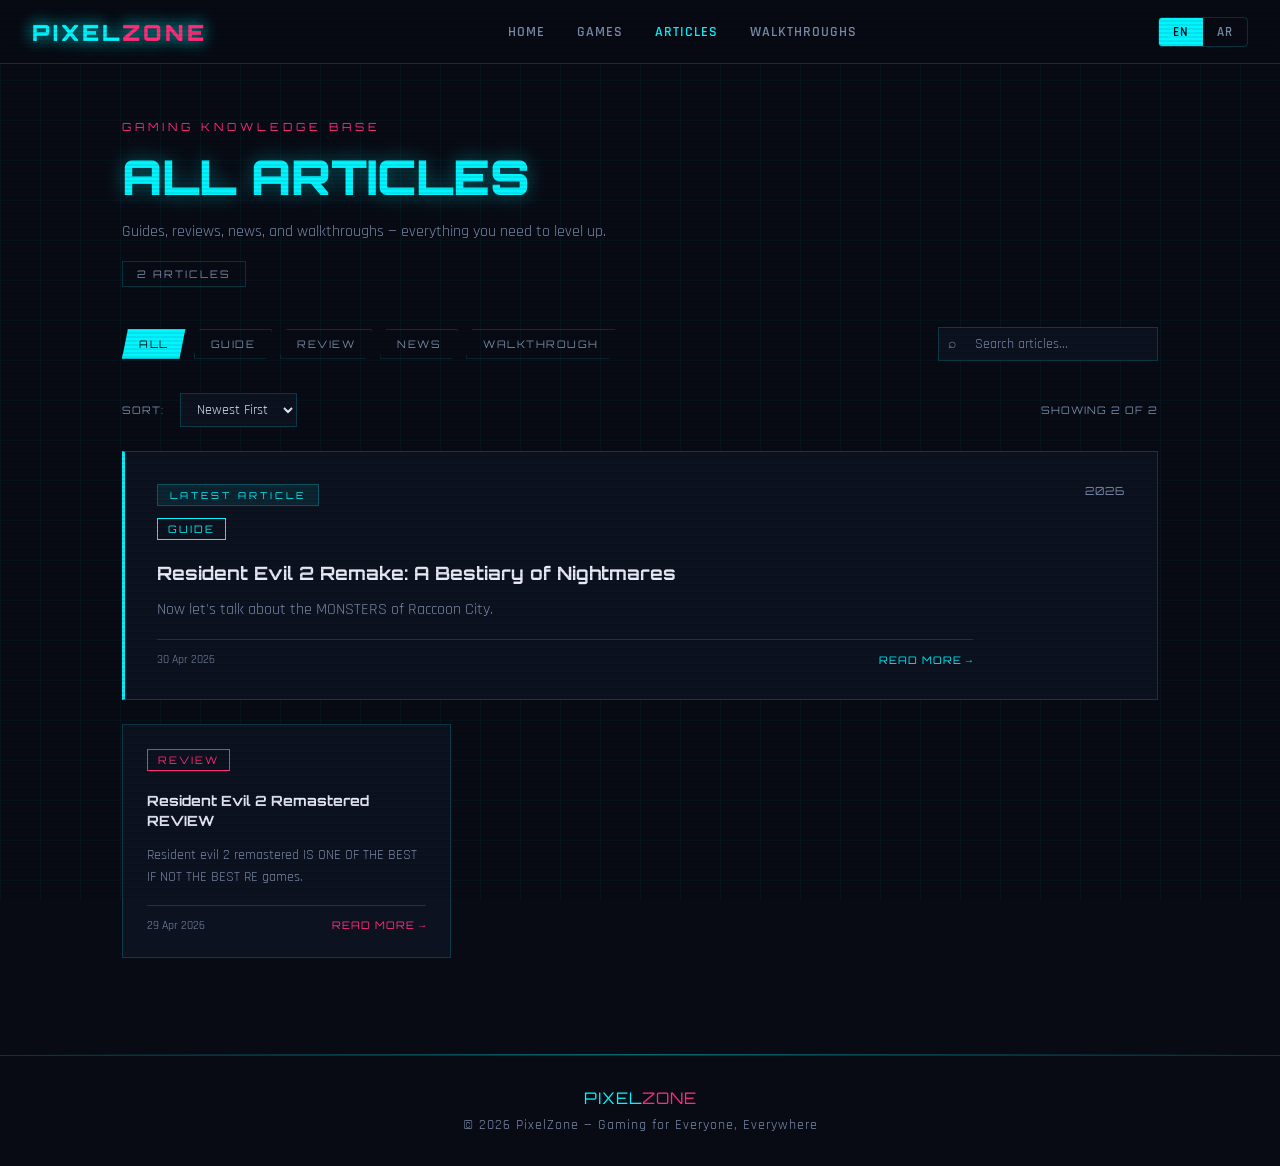
==== Articles/index.html @ 0ff0928f "Added auto walk and article detection Lets do this" ====
<!DOCTYPE html>
<html lang="en">
<head>
<meta charset="UTF-8">
<meta name="viewport" content="width=device-width, initial-scale=1.0">
<title>Articles — PixelZone</title>
<link href="https://fonts.googleapis.com/css2?family=Orbitron:wght@400;700;900&family=Rajdhani:wght@300;400;600&display=swap" rel="stylesheet">
<style>
  *{margin:0;padding:0;box-sizing:border-box}
  :root{
    --neon-cyan:#00f5ff;
    --neon-pink:#ff2d78;
    --neon-green:#39ff14;
    --neon-purple:#bf5fff;
    --bg-dark:#080b14;
    --bg-card:#0d1220;
    --bg-card2:#111827;
    --text-main:#e8eaf6;
    --text-muted:#7a8baa;
    --border-glow:rgba(0,245,255,0.18);
  }
  body{background:var(--bg-dark);color:var(--text-main);font-family:'Rajdhani',sans-serif;min-height:100vh;overflow-x:hidden}
  .scanlines{position:fixed;top:0;left:0;width:100%;height:100%;pointer-events:none;background:repeating-linear-gradient(0deg,transparent,transparent 2px,rgba(0,0,0,0.08) 2px,rgba(0,0,0,0.08) 4px);z-index:999}
  .grid-bg{position:fixed;top:0;left:0;width:100%;height:100%;pointer-events:none;background-image:linear-gradient(rgba(0,245,255,0.04) 1px,transparent 1px),linear-gradient(90deg,rgba(0,245,255,0.04) 1px,transparent 1px);background-size:40px 40px;z-index:0}

  /* NAV */
  nav{position:sticky;top:0;z-index:100;background:rgba(8,11,20,0.92);backdrop-filter:blur(12px);border-bottom:1px solid var(--border-glow);padding:0 2rem;display:flex;align-items:center;justify-content:space-between;height:64px}
  .logo{font-family:'Orbitron',monospace;font-weight:900;font-size:1.4rem;letter-spacing:3px;color:var(--neon-cyan);text-shadow:0 0 16px var(--neon-cyan);text-decoration:none}
  .logo span{color:var(--neon-pink)}
  .nav-links{display:flex;gap:2rem;list-style:none}
  .nav-links a{text-decoration:none;color:var(--text-muted);font-size:0.9rem;letter-spacing:1px;text-transform:uppercase;font-weight:600;transition:color 0.2s}
  .nav-links a:hover,.nav-links a.active{color:var(--neon-cyan)}
  .lang-toggle{display:flex;border:1px solid var(--border-glow);border-radius:4px;overflow:hidden}
  .lang-btn{padding:6px 14px;font-size:0.8rem;font-family:'Rajdhani',sans-serif;font-weight:600;letter-spacing:1px;background:transparent;color:var(--text-muted);border:none;cursor:pointer;transition:all 0.2s}
  .lang-btn.active{background:var(--neon-cyan);color:#080b14}

  /* PAGE HEADER */
  .page-header{position:relative;z-index:1;padding:3.5rem 2rem 2.5rem;max-width:1100px;margin:0 auto}
  .page-eyebrow{font-size:0.7rem;letter-spacing:4px;text-transform:uppercase;color:var(--neon-pink);margin-bottom:0.75rem;font-family:'Orbitron',monospace}
  .page-title{font-family:'Orbitron',monospace;font-size:clamp(1.8rem,4vw,3rem);font-weight:900;color:var(--text-main);margin-bottom:0.75rem}
  .page-title span{color:var(--neon-cyan);text-shadow:0 0 20px rgba(0,245,255,0.4)}
  .page-sub{color:var(--text-muted);font-size:1rem;max-width:520px;line-height:1.6}
  .article-count{display:inline-block;margin-top:1rem;font-family:'Orbitron',monospace;font-size:0.65rem;letter-spacing:2px;color:var(--text-muted);border:1px solid var(--border-glow);padding:5px 14px}

  /* FILTERS */
  .filters-bar{position:relative;z-index:1;padding:0 2rem 2rem;max-width:1100px;margin:0 auto;display:flex;gap:1rem;flex-wrap:wrap;align-items:center}
  .filter-group{display:flex;gap:0.5rem;flex-wrap:wrap}
  .filter-btn{font-family:'Orbitron',monospace;font-size:0.65rem;letter-spacing:1.5px;padding:7px 16px;background:transparent;border:1px solid var(--border-glow);color:var(--text-muted);cursor:pointer;transition:all 0.2s;clip-path:polygon(6px 0%,100% 0%,calc(100% - 6px) 100%,0% 100%)}
  .filter-btn:hover{border-color:var(--neon-cyan);color:var(--neon-cyan)}
  .filter-btn.active{background:var(--neon-cyan);color:#080b14;border-color:var(--neon-cyan)}
  .filter-btn[data-cat="REVIEW"].active{background:var(--neon-pink);border-color:var(--neon-pink);color:#080b14}
  .filter-btn[data-cat="NEWS"].active{background:var(--neon-green);border-color:var(--neon-green);color:#080b14}
  .filter-btn[data-cat="WALKTHROUGH"].active{background:var(--neon-purple);border-color:var(--neon-purple);color:#080b14}
  .search-wrap{margin-left:auto;position:relative}
  .search-input{background:var(--bg-card);border:1px solid var(--border-glow);color:var(--text-main);font-family:'Rajdhani',sans-serif;font-size:0.9rem;padding:7px 14px 7px 36px;width:220px;outline:none;transition:border-color 0.2s}
  .search-input:focus{border-color:rgba(0,245,255,0.5)}
  .search-input::placeholder{color:var(--text-muted)}
  .search-icon{position:absolute;left:10px;top:50%;transform:translateY(-50%);color:var(--text-muted);font-size:0.85rem;pointer-events:none}

  /* SORT BAR */
  .sort-bar{position:relative;z-index:1;padding:0 2rem 1.5rem;max-width:1100px;margin:0 auto;display:flex;align-items:center;gap:1rem}
  .sort-label{font-family:'Orbitron',monospace;font-size:0.65rem;letter-spacing:1px;color:var(--text-muted)}
  .sort-select{background:var(--bg-card);border:1px solid var(--border-glow);color:var(--text-main);font-family:'Rajdhani',sans-serif;font-size:0.85rem;padding:6px 12px;outline:none;cursor:pointer}
  .sort-select option{background:var(--bg-dark)}
  .results-count{margin-left:auto;font-family:'Orbitron',monospace;font-size:0.65rem;letter-spacing:1px;color:var(--text-muted)}

  /* ARTICLES GRID */
  .articles-section{position:relative;z-index:1;padding:0 2rem 3rem;max-width:1100px;margin:0 auto}
  .articles-grid{display:grid;grid-template-columns:repeat(auto-fill,minmax(300px,1fr));gap:1.5rem}

  /* Article card */
  .article-card{background:var(--bg-card);border:1px solid var(--border-glow);padding:1.5rem;transition:border-color 0.2s,transform 0.2s;position:relative;overflow:hidden;text-decoration:none;display:block}
  .article-card::before{content:'';position:absolute;top:0;left:0;right:0;height:2px;background:transparent;transition:background 0.2s}
  .article-card:hover{border-color:rgba(0,245,255,0.4);transform:translateY(-2px)}
  .article-card:hover::before{background:var(--neon-cyan)}
  .article-card[data-cat="REVIEW"]:hover{border-color:rgba(255,45,120,0.4)}
  .article-card[data-cat="REVIEW"]:hover::before{background:var(--neon-pink)}
  .article-card[data-cat="NEWS"]:hover{border-color:rgba(57,255,20,0.3)}
  .article-card[data-cat="NEWS"]:hover::before{background:var(--neon-green)}
  .article-card[data-cat="WALKTHROUGH"]:hover{border-color:rgba(191,95,255,0.4)}
  .article-card[data-cat="WALKTHROUGH"]:hover::before{background:var(--neon-purple)}

  .article-badge{font-size:0.65rem;font-family:'Orbitron',monospace;letter-spacing:2px;text-transform:uppercase;display:inline-block;padding:3px 10px;border:1px solid;margin-bottom:0.75rem}
  .badge-GUIDE{color:var(--neon-cyan);border-color:var(--neon-cyan)}
  .badge-REVIEW{color:var(--neon-pink);border-color:var(--neon-pink)}
  .badge-NEWS{color:var(--neon-green);border-color:var(--neon-green)}
  .badge-WALKTHROUGH{color:var(--neon-purple);border-color:var(--neon-purple)}

  .article-title{font-family:'Orbitron',monospace;font-size:0.88rem;font-weight:700;color:var(--text-main);margin-bottom:0.75rem;line-height:1.45;margin-top:0.5rem}
  .article-excerpt{color:var(--text-muted);font-size:0.9rem;line-height:1.55;margin-bottom:1rem}
  .article-meta-row{display:flex;justify-content:space-between;align-items:center;font-size:0.75rem;color:var(--text-muted);border-top:1px solid var(--border-glow);padding-top:0.75rem}
  .read-more{color:var(--neon-cyan);font-family:'Orbitron',monospace;font-size:0.65rem;letter-spacing:1px}
  .article-card[data-cat="REVIEW"] .read-more{color:var(--neon-pink)}
  .article-card[data-cat="NEWS"] .read-more{color:var(--neon-green)}
  .article-card[data-cat="WALKTHROUGH"] .read-more{color:var(--neon-purple)}

  /* Featured article (first card, full width) */
  .article-card.featured-article{grid-column:1/-1;display:grid;grid-template-columns:1fr auto;gap:2rem;align-items:start;border-left:3px solid var(--neon-cyan);padding:2rem}
  .article-card.featured-article .article-title{font-size:1.15rem}
  .article-card.featured-article .article-excerpt{font-size:1rem;max-width:600px}
  .featured-label{font-family:'Orbitron',monospace;font-size:0.6rem;letter-spacing:3px;color:var(--neon-cyan);background:rgba(0,245,255,0.08);padding:4px 12px;border:1px solid rgba(0,245,255,0.25);display:inline-block;margin-bottom:0.75rem}
  .featured-right{text-align:right;min-width:120px}
  .featured-date-big{font-family:'Orbitron',monospace;font-size:0.7rem;color:var(--text-muted);letter-spacing:1px}

  /* Skeletons */
  .skeleton{background:linear-gradient(90deg,var(--bg-card) 25%,#161e30 50%,var(--bg-card) 75%);background-size:200% 100%;animation:shimmer 1.4s infinite;border-radius:2px}
  @keyframes shimmer{0%{background-position:200% 0}100%{background-position:-200% 0}}
  .skel-card{background:var(--bg-card);border:1px solid var(--border-glow);padding:1.5rem}
  .skel-line{height:12px;margin-bottom:12px;border-radius:2px}

  /* Empty / error states */
  .state-box{grid-column:1/-1;text-align:center;padding:4rem 2rem;color:var(--text-muted)}
  .state-box .icon{font-size:3rem;opacity:0.3;margin-bottom:1rem}
  .state-box p{font-family:'Orbitron',monospace;font-size:0.72rem;letter-spacing:2px;margin-bottom:0.5rem}
  .state-box .sub{font-size:0.65rem;opacity:0.6;letter-spacing:1px}

  /* Pagination */
  .pagination{position:relative;z-index:1;padding:0 2rem 3rem;max-width:1100px;margin:0 auto;display:flex;align-items:center;justify-content:center;gap:0.5rem;flex-wrap:wrap}
  .page-btn{font-family:'Orbitron',monospace;font-size:0.65rem;letter-spacing:1px;padding:8px 14px;background:transparent;border:1px solid var(--border-glow);color:var(--text-muted);cursor:pointer;transition:all 0.2s;min-width:38px;text-align:center}
  .page-btn:hover:not(:disabled){border-color:var(--neon-cyan);color:var(--neon-cyan)}
  .page-btn.active{background:var(--neon-cyan);border-color:var(--neon-cyan);color:#080b14}
  .page-btn:disabled{opacity:0.3;cursor:default}

  .glow-line{width:100%;height:1px;background:linear-gradient(90deg,transparent,var(--neon-cyan),transparent);opacity:0.4;position:relative;z-index:1;margin:0}
  footer{position:relative;z-index:1;border-top:1px solid var(--border-glow);padding:2rem;text-align:center;color:var(--text-muted);font-size:0.85rem;letter-spacing:1px}
  footer .footer-logo{font-family:'Orbitron',monospace;font-size:1rem;color:var(--neon-cyan);margin-bottom:0.5rem}

  [dir="rtl"] .section-line{background:linear-gradient(270deg,var(--neon-cyan),transparent)}
  [dir="rtl"] .search-wrap{margin-left:0;margin-right:auto}
  [dir="rtl"] .search-icon{left:auto;right:10px}
  [dir="rtl"] .search-input{padding:7px 36px 7px 14px}
  [dir="rtl"] .results-count{margin-left:0;margin-right:auto}
  [dir="rtl"] .article-card.featured-article{border-left:none;border-right:3px solid var(--neon-cyan)}
  [dir="rtl"] .featured-right{text-align:left}

  @media(max-width:640px){
    .article-card.featured-article{grid-template-columns:1fr}
    .featured-right{display:none}
    .search-wrap{margin-left:0;width:100%}
    .search-input{width:100%}
    .filters-bar{gap:0.5rem}
  }
</style>
</head>
<body>
<div class="scanlines"></div>
<div class="grid-bg"></div>

<nav>
  <a href="../index.html" class="logo">PIXEL<span>ZONE</span></a>
  <ul class="nav-links">
    <li><a href="../index.html">Home</a></li>
    <li><a href="../Games/index.html">Games</a></li>
    <li><a href="index.html" class="active">Articles</a></li>
    <li><a href="../Walkthroughs/index.html">Walkthroughs</a></li>
  </ul>
  <div class="lang-toggle">
    <button class="lang-btn active" onclick="setLang('en')">EN</button>
    <button class="lang-btn" onclick="setLang('ar')">AR</button>
  </div>
</nav>

<!-- PAGE HEADER -->
<div class="page-header">
  <p class="page-eyebrow" id="eyebrow">GAMING KNOWLEDGE BASE</p>
  <h1 class="page-title"><span id="titleHighlight">ALL</span> <span id="titleMain">ARTICLES</span></h1>
  <p class="page-sub" id="pageSub">Guides, reviews, news, and walkthroughs — everything you need to level up.</p>
  <div class="article-count" id="articleCount">LOADING...</div>
</div>

<!-- FILTERS -->
<div class="filters-bar">
  <div class="filter-group" id="filterGroup">
    <button class="filter-btn active" data-cat="ALL" onclick="setFilter('ALL')">ALL</button>
    <button class="filter-btn" data-cat="GUIDE" onclick="setFilter('GUIDE')">GUIDE</button>
    <button class="filter-btn" data-cat="REVIEW" onclick="setFilter('REVIEW')">REVIEW</button>
    <button class="filter-btn" data-cat="NEWS" onclick="setFilter('NEWS')">NEWS</button>
    <button class="filter-btn" data-cat="WALKTHROUGH" onclick="setFilter('WALKTHROUGH')">WALKTHROUGH</button>
  </div>
  <div class="search-wrap">
    <span class="search-icon">⌕</span>
    <input class="search-input" type="text" id="searchInput" placeholder="Search articles..." oninput="onSearch()">
  </div>
</div>

<!-- SORT BAR -->
<div class="sort-bar">
  <span class="sort-label">SORT:</span>
  <select class="sort-select" id="sortSelect" onchange="renderPage()">
    <option value="newest">Newest First</option>
    <option value="oldest">Oldest First</option>
    <option value="az">A → Z</option>
    <option value="za">Z → A</option>
  </select>
  <span class="results-count" id="resultsCount"></span>
</div>

<!-- ARTICLES -->
<div class="articles-section">
  <div class="articles-grid" id="articlesGrid">
    <!-- skeletons -->
    <div class="skel-card" style="grid-column:1/-1"><div class="skeleton skel-line" style="width:12%;margin-bottom:16px"></div><div class="skeleton skel-line" style="width:55%"></div><div class="skeleton skel-line" style="width:90%"></div><div class="skeleton skel-line" style="width:80%"></div></div>
    <div class="skel-card"><div class="skeleton skel-line" style="width:25%"></div><div class="skeleton skel-line" style="width:80%;margin-top:14px"></div><div class="skeleton skel-line" style="width:95%"></div><div class="skeleton skel-line" style="width:70%"></div></div>
    <div class="skel-card"><div class="skeleton skel-line" style="width:25%"></div><div class="skeleton skel-line" style="width:80%;margin-top:14px"></div><div class="skeleton skel-line" style="width:95%"></div><div class="skeleton skel-line" style="width:70%"></div></div>
    <div class="skel-card"><div class="skeleton skel-line" style="width:25%"></div><div class="skeleton skel-line" style="width:80%;margin-top:14px"></div><div class="skeleton skel-line" style="width:95%"></div><div class="skeleton skel-line" style="width:70%"></div></div>
  </div>
</div>

<!-- PAGINATION -->
<div class="pagination" id="pagination"></div>

<div class="glow-line"></div>
<footer>
  <div class="footer-logo">PIXEL<span style="color:var(--neon-pink)">ZONE</span></div>
  <p id="footerText">© 2026 PixelZone — Gaming for Everyone, Everywhere</p>
</footer>

<script>
const MANIFEST_URL = '../pixelzone-manifest.json';
const PER_PAGE = 9;

let allArticles = [];
let filtered = [];
let currentFilter = 'ALL';
let currentPage = 1;
let currentLang = 'en';

const i18n = {
  en: {
    eyebrow: 'GAMING KNOWLEDGE BASE',
    titleHighlight: 'ALL',
    titleMain: 'ARTICLES',
    pageSub: 'Guides, reviews, news, and walkthroughs — everything you need to level up.',
    searchPlaceholder: 'Search articles...',
    sortNewest: 'Newest First', sortOldest: 'Oldest First', sortAZ: 'A → Z', sortZA: 'Z → A',
    sortLabel: 'SORT:',
    readMore: 'READ MORE →',
    featuredLabel: 'LATEST ARTICLE',
    footerText: '© 2026 PixelZone — Gaming for Everyone, Everywhere',
    noResults: 'NO ARTICLES FOUND',
    noResultsSub: 'TRY A DIFFERENT SEARCH OR FILTER',
    errorTitle: "COULDN'T LOAD ARTICLES",
    errorSub: 'CHECK THAT PIXELZONE-MANIFEST.JSON EXISTS',
    articleCount: n => `${n} ARTICLE${n !== 1 ? 'S' : ''}`,
    results: (shown, total) => `SHOWING ${shown} OF ${total}`,
    prev: '← PREV', next: 'NEXT →',
  },
  ar: {
    eyebrow: 'قاعدة معرفة الألعاب',
    titleHighlight: 'كل',
    titleMain: 'المقالات',
    pageSub: 'أدلة، مراجعات، أخبار وشروحات — كل ما تحتاجه للوصول للمستوى التالي.',
    searchPlaceholder: 'ابحث في المقالات...',
    sortNewest: 'الأحدث أولاً', sortOldest: 'الأقدم أولاً', sortAZ: 'أ ← ي', sortZA: 'ي ← أ',
    sortLabel: 'ترتيب:',
    readMore: 'اقرأ المزيد ←',
    featuredLabel: 'آخر مقالة',
    footerText: '© 2026 PixelZون — الألعاب للجميع، في كل مكان',
    noResults: 'لا توجد مقالات',
    noResultsSub: 'جرّب بحثاً أو فلتراً مختلفاً',
    errorTitle: 'تعذّر تحميل المقالات',
    errorSub: 'تأكّد من وجود ملف pixelzone-manifest.json',
    articleCount: n => `${n} مقالة`,
    results: (shown, total) => `عرض ${shown} من ${total}`,
    prev: '→ السابق', next: 'التالي ←',
  }
};

function t(key, ...args) {
  const val = i18n[currentLang][key];
  return typeof val === 'function' ? val(...args) : val;
}

function fmtDate(iso) {
  return new Date(iso).toLocaleDateString(currentLang === 'ar' ? 'ar-EG' : 'en-GB', {
    day: 'numeric', month: 'short', year: 'numeric'
  });
}

function applyFiltersAndSort() {
  const q = document.getElementById('searchInput').value.toLowerCase().trim();
  const sort = document.getElementById('sortSelect').value;

  filtered = allArticles.filter(a => {
    const matchCat = currentFilter === 'ALL' || a.category === currentFilter;
    const matchQ = !q || a.title.toLowerCase().includes(q) || (a.excerpt || '').toLowerCase().includes(q);
    return matchCat && matchQ;
  });

  filtered.sort((a, b) => {
    if (sort === 'newest') return new Date(b.date) - new Date(a.date);
    if (sort === 'oldest') return new Date(a.date) - new Date(b.date);
    if (sort === 'az') return a.title.localeCompare(b.title);
    if (sort === 'za') return b.title.localeCompare(a.title);
    return 0;
  });
}

function renderPage() {
  applyFiltersAndSort();
  const grid = document.getElementById('articlesGrid');
  const total = filtered.length;
  const totalPages = Math.max(1, Math.ceil(total / PER_PAGE));
  if (currentPage > totalPages) currentPage = 1;

  document.getElementById('resultsCount').textContent = t('results', Math.min(PER_PAGE, total - (currentPage - 1) * PER_PAGE), total);

  // Update title to reflect current filter
  const hl = document.getElementById('titleHighlight');
  if (hl) hl.textContent = currentFilter === 'ALL' ? t('titleHighlight') : currentFilter;

  if (!total) {
    grid.innerHTML = `<div class="state-box"><div class="icon">🔍</div><p>${t('noResults')}</p><p class="sub">${t('noResultsSub')}</p></div>`;
    document.getElementById('pagination').innerHTML = '';
    return;
  }

  const start = (currentPage - 1) * PER_PAGE;
  const pageItems = filtered.slice(start, start + PER_PAGE);

  grid.innerHTML = pageItems.map((a, idx) => {
    const isFeatured = idx === 0 && currentPage === 1 && currentFilter === 'ALL' && !document.getElementById('searchInput').value;
    if (isFeatured) {
      return `
        <a href="articles/${a.file}" class="article-card featured-article" data-cat="${a.category}">
          <div>
            <span class="featured-label">${t('featuredLabel')}</span><br>
            <span class="article-badge badge-${a.category}">${a.category}</span>
            <h2 class="article-title">${a.title}</h2>
            <p class="article-excerpt">${a.excerpt || ''}</p>
            <div class="article-meta-row">
              <span>${fmtDate(a.date)}</span>
              <span class="read-more">${t('readMore')}</span>
            </div>
          </div>
          <div class="featured-right">
            <div class="featured-date-big">${new Date(a.date).getFullYear()}</div>
          </div>
        </a>`;
    }
    return `
      <a href="articles/${a.file}" class="article-card" data-cat="${a.category}">
        <span class="article-badge badge-${a.category}">${a.category}</span>
        <h3 class="article-title">${a.title}</h3>
        <p class="article-excerpt">${a.excerpt || ''}</p>
        <div class="article-meta-row">
          <span>${fmtDate(a.date)}</span>
          <span class="read-more">${t('readMore')}</span>
        </div>
      </a>`;
  }).join('');

  renderPagination(totalPages);
}

function renderPagination(totalPages) {
  const pg = document.getElementById('pagination');
  if (totalPages <= 1) { pg.innerHTML = ''; return; }

  let html = `<button class="page-btn" onclick="goPage(${currentPage - 1})" ${currentPage === 1 ? 'disabled' : ''}>${t('prev')}</button>`;
  for (let i = 1; i <= totalPages; i++) {
    if (i === 1 || i === totalPages || Math.abs(i - currentPage) <= 1) {
      html += `<button class="page-btn ${i === currentPage ? 'active' : ''}" onclick="goPage(${i})">${i}</button>`;
    } else if (Math.abs(i - currentPage) === 2) {
      html += `<span style="color:var(--text-muted);font-family:'Orbitron',monospace;font-size:0.7rem;padding:0 4px">…</span>`;
    }
  }
  html += `<button class="page-btn" onclick="goPage(${currentPage + 1})" ${currentPage === totalPages ? 'disabled' : ''}>${t('next')}</button>`;
  pg.innerHTML = html;
}

function goPage(n) {
  currentPage = n;
  renderPage();
  window.scrollTo({ top: 0, behavior: 'smooth' });
}

function setFilter(cat) {
  currentFilter = cat;
  currentPage = 1;
  document.querySelectorAll('.filter-btn').forEach(b => b.classList.toggle('active', b.dataset.cat === cat));
  renderPage();
}

function onSearch() {
  currentPage = 1;
  renderPage();
}

function setLang(lang) {
  currentLang = lang;
  document.body.setAttribute('dir', lang === 'ar' ? 'rtl' : 'ltr');
  document.querySelectorAll('.lang-btn').forEach(b => b.classList.remove('active'));
  document.querySelector(`.lang-btn:${lang === 'en' ? 'first' : 'last'}-child`).classList.add('active');

  // Update static text
  document.getElementById('eyebrow').textContent = t('eyebrow');
  document.getElementById('titleHighlight').textContent = currentFilter === 'ALL' ? t('titleHighlight') : currentFilter;
  document.getElementById('titleMain').textContent = t('titleMain');
  document.getElementById('pageSub').textContent = t('pageSub');
  document.getElementById('searchInput').placeholder = t('searchPlaceholder');
  document.getElementById('footerText').textContent = t('footerText');
  document.querySelector('.sort-label').textContent = t('sortLabel');

  const opts = document.querySelectorAll('#sortSelect option');
  ['sortNewest','sortOldest','sortAZ','sortZA'].forEach((k,i) => { if(opts[i]) opts[i].textContent = t(k); });

  // Update filter buttons
  const filterNames = { ALL: lang === 'ar' ? 'الكل' : 'ALL', GUIDE: lang === 'ar' ? 'دليل' : 'GUIDE', REVIEW: lang === 'ar' ? 'مراجعة' : 'REVIEW', NEWS: lang === 'ar' ? 'أخبار' : 'NEWS', WALKTHROUGH: lang === 'ar' ? 'شرح' : 'WALKTHROUGH' };
  document.querySelectorAll('.filter-btn').forEach(b => { b.textContent = filterNames[b.dataset.cat] || b.dataset.cat; });

  if (allArticles.length) {
    document.getElementById('articleCount').textContent = t('articleCount', allArticles.length);
    renderPage();
  }
}

// Load manifest
fetch(MANIFEST_URL)
  .then(r => { if (!r.ok) throw new Error('manifest not found'); return r.json(); })
  .then(data => {
    allArticles = data.articles || [];
    document.getElementById('articleCount').textContent = t('articleCount', allArticles.length);
    renderPage();
  })
  .catch(() => {
    document.getElementById('articlesGrid').innerHTML =
      `<div class="state-box"><div class="icon">⚠️</div><p>${t('errorTitle')}</p><p class="sub">${t('errorSub')}</p></div>`;
    document.getElementById('articleCount').textContent = '0 ARTICLES';
  });
</script>
</body>
</html>
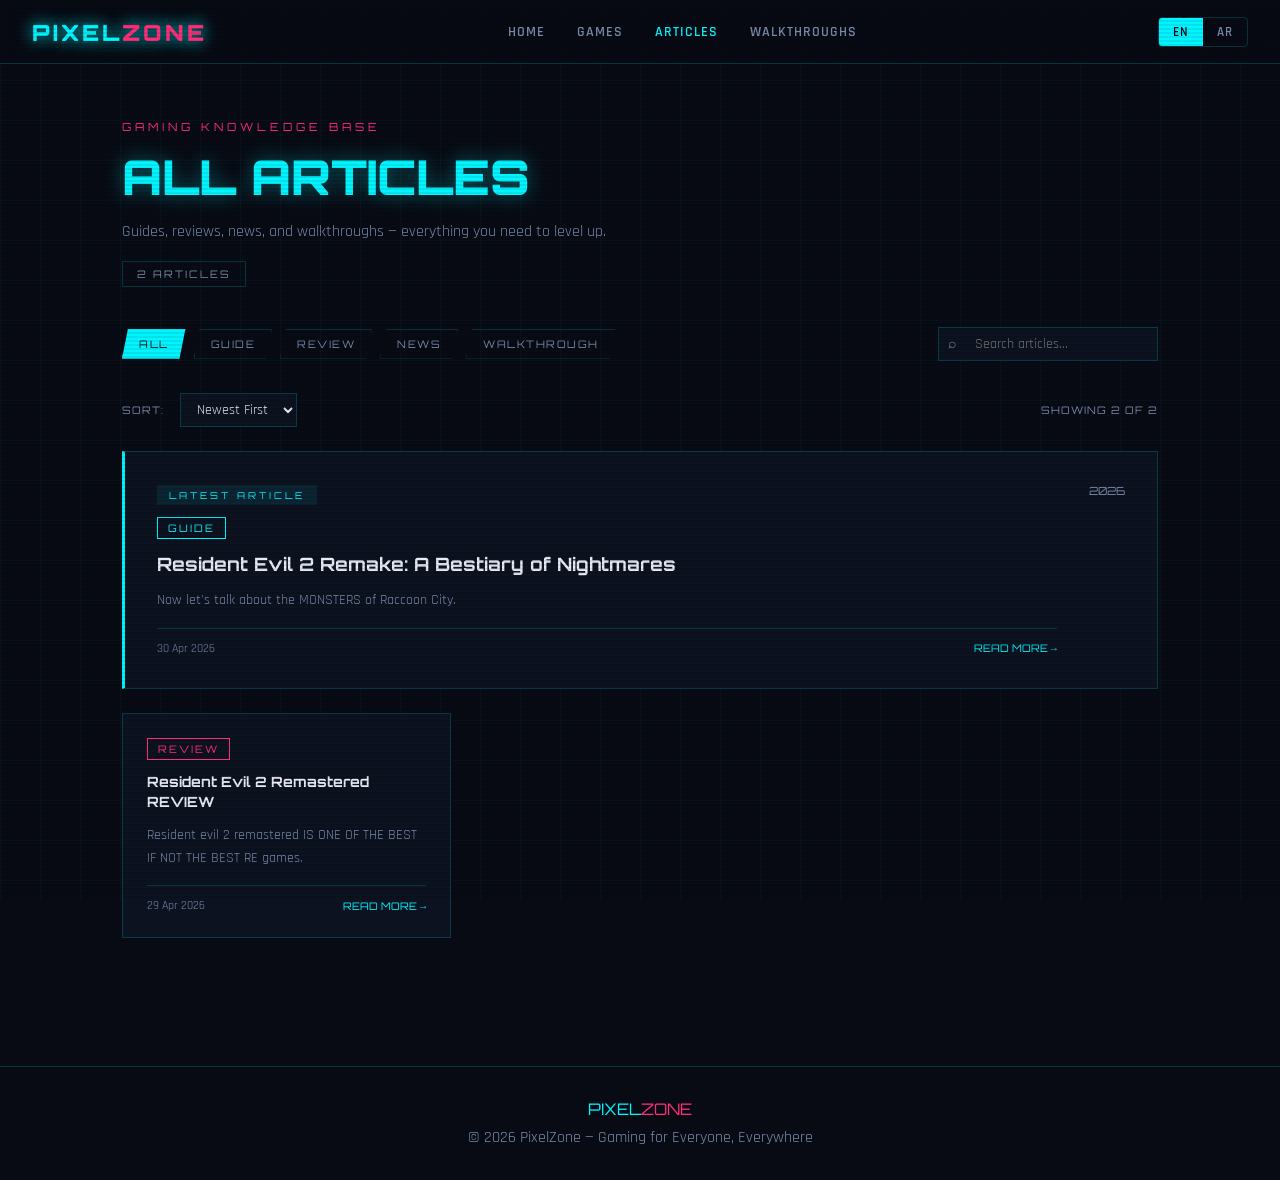
==== commit e83d746c: "FIXED ALMOST EVERYTHING! Nice" ====
--- a/Articles/index.html
+++ b/Articles/index.html
@@ -23,7 +23,6 @@
   .scanlines{position:fixed;top:0;left:0;width:100%;height:100%;pointer-events:none;background:repeating-linear-gradient(0deg,transparent,transparent 2px,rgba(0,0,0,0.08) 2px,rgba(0,0,0,0.08) 4px);z-index:999}
   .grid-bg{position:fixed;top:0;left:0;width:100%;height:100%;pointer-events:none;background-image:linear-gradient(rgba(0,245,255,0.04) 1px,transparent 1px),linear-gradient(90deg,rgba(0,245,255,0.04) 1px,transparent 1px);background-size:40px 40px;z-index:0}
 
-  /* NAV */
   nav{position:sticky;top:0;z-index:100;background:rgba(8,11,20,0.92);backdrop-filter:blur(12px);border-bottom:1px solid var(--border-glow);padding:0 2rem;display:flex;align-items:center;justify-content:space-between;height:64px}
   .logo{font-family:'Orbitron',monospace;font-weight:900;font-size:1.4rem;letter-spacing:3px;color:var(--neon-cyan);text-shadow:0 0 16px var(--neon-cyan);text-decoration:none}
   .logo span{color:var(--neon-pink)}
@@ -34,7 +33,6 @@
   .lang-btn{padding:6px 14px;font-size:0.8rem;font-family:'Rajdhani',sans-serif;font-weight:600;letter-spacing:1px;background:transparent;color:var(--text-muted);border:none;cursor:pointer;transition:all 0.2s}
   .lang-btn.active{background:var(--neon-cyan);color:#080b14}
 
-  /* PAGE HEADER */
   .page-header{position:relative;z-index:1;padding:3.5rem 2rem 2.5rem;max-width:1100px;margin:0 auto}
   .page-eyebrow{font-size:0.7rem;letter-spacing:4px;text-transform:uppercase;color:var(--neon-pink);margin-bottom:0.75rem;font-family:'Orbitron',monospace}
   .page-title{font-family:'Orbitron',monospace;font-size:clamp(1.8rem,4vw,3rem);font-weight:900;color:var(--text-main);margin-bottom:0.75rem}
@@ -42,7 +40,6 @@
   .page-sub{color:var(--text-muted);font-size:1rem;max-width:520px;line-height:1.6}
   .article-count{display:inline-block;margin-top:1rem;font-family:'Orbitron',monospace;font-size:0.65rem;letter-spacing:2px;color:var(--text-muted);border:1px solid var(--border-glow);padding:5px 14px}
 
-  /* FILTERS */
   .filters-bar{position:relative;z-index:1;padding:0 2rem 2rem;max-width:1100px;margin:0 auto;display:flex;gap:1rem;flex-wrap:wrap;align-items:center}
   .filter-group{display:flex;gap:0.5rem;flex-wrap:wrap}
   .filter-btn{font-family:'Orbitron',monospace;font-size:0.65rem;letter-spacing:1.5px;padding:7px 16px;background:transparent;border:1px solid var(--border-glow);color:var(--text-muted);cursor:pointer;transition:all 0.2s;clip-path:polygon(6px 0%,100% 0%,calc(100% - 6px) 100%,0% 100%)}
@@ -52,94 +49,54 @@
   .filter-btn[data-cat="NEWS"].active{background:var(--neon-green);border-color:var(--neon-green);color:#080b14}
   .filter-btn[data-cat="WALKTHROUGH"].active{background:var(--neon-purple);border-color:var(--neon-purple);color:#080b14}
   .search-wrap{margin-left:auto;position:relative}
-  .search-input{background:var(--bg-card);border:1px solid var(--border-glow);color:var(--text-main);font-family:'Rajdhani',sans-serif;font-size:0.9rem;padding:7px 14px 7px 36px;width:220px;outline:none;transition:border-color 0.2s}
+  .search-input{background:var(--bg-card);border:1px solid var(--border-glow);color:var(--text-main);font-family:'Rajdhani',sans-serif;font-size:0.9rem;padding:7px 14px 7px 36px;width:220px;outline:none}
   .search-input:focus{border-color:rgba(0,245,255,0.5)}
-  .search-input::placeholder{color:var(--text-muted)}
-  .search-icon{position:absolute;left:10px;top:50%;transform:translateY(-50%);color:var(--text-muted);font-size:0.85rem;pointer-events:none}
-
-  /* SORT BAR */
+  .search-icon{position:absolute;left:10px;top:50%;transform:translateY(-50%);color:var(--text-muted);font-size:0.85rem}
+
   .sort-bar{position:relative;z-index:1;padding:0 2rem 1.5rem;max-width:1100px;margin:0 auto;display:flex;align-items:center;gap:1rem}
   .sort-label{font-family:'Orbitron',monospace;font-size:0.65rem;letter-spacing:1px;color:var(--text-muted)}
-  .sort-select{background:var(--bg-card);border:1px solid var(--border-glow);color:var(--text-main);font-family:'Rajdhani',sans-serif;font-size:0.85rem;padding:6px 12px;outline:none;cursor:pointer}
-  .sort-select option{background:var(--bg-dark)}
+  .sort-select{background:var(--bg-card);border:1px solid var(--border-glow);color:var(--text-main);font-family:'Rajdhani',sans-serif;font-size:0.85rem;padding:6px 12px;cursor:pointer}
   .results-count{margin-left:auto;font-family:'Orbitron',monospace;font-size:0.65rem;letter-spacing:1px;color:var(--text-muted)}
 
-  /* ARTICLES GRID */
   .articles-section{position:relative;z-index:1;padding:0 2rem 3rem;max-width:1100px;margin:0 auto}
   .articles-grid{display:grid;grid-template-columns:repeat(auto-fill,minmax(300px,1fr));gap:1.5rem}
 
-  /* Article card */
-  .article-card{background:var(--bg-card);border:1px solid var(--border-glow);padding:1.5rem;transition:border-color 0.2s,transform 0.2s;position:relative;overflow:hidden;text-decoration:none;display:block}
-  .article-card::before{content:'';position:absolute;top:0;left:0;right:0;height:2px;background:transparent;transition:background 0.2s}
+  .article-card{background:var(--bg-card);border:1px solid var(--border-glow);padding:1.5rem;transition:all 0.2s;text-decoration:none;display:block}
   .article-card:hover{border-color:rgba(0,245,255,0.4);transform:translateY(-2px)}
-  .article-card:hover::before{background:var(--neon-cyan)}
-  .article-card[data-cat="REVIEW"]:hover{border-color:rgba(255,45,120,0.4)}
-  .article-card[data-cat="REVIEW"]:hover::before{background:var(--neon-pink)}
-  .article-card[data-cat="NEWS"]:hover{border-color:rgba(57,255,20,0.3)}
-  .article-card[data-cat="NEWS"]:hover::before{background:var(--neon-green)}
-  .article-card[data-cat="WALKTHROUGH"]:hover{border-color:rgba(191,95,255,0.4)}
-  .article-card[data-cat="WALKTHROUGH"]:hover::before{background:var(--neon-purple)}
-
   .article-badge{font-size:0.65rem;font-family:'Orbitron',monospace;letter-spacing:2px;text-transform:uppercase;display:inline-block;padding:3px 10px;border:1px solid;margin-bottom:0.75rem}
   .badge-GUIDE{color:var(--neon-cyan);border-color:var(--neon-cyan)}
   .badge-REVIEW{color:var(--neon-pink);border-color:var(--neon-pink)}
   .badge-NEWS{color:var(--neon-green);border-color:var(--neon-green)}
   .badge-WALKTHROUGH{color:var(--neon-purple);border-color:var(--neon-purple)}
-
-  .article-title{font-family:'Orbitron',monospace;font-size:0.88rem;font-weight:700;color:var(--text-main);margin-bottom:0.75rem;line-height:1.45;margin-top:0.5rem}
+  .article-title{font-family:'Orbitron',monospace;font-size:0.88rem;font-weight:700;color:var(--text-main);margin-bottom:0.75rem;line-height:1.45}
   .article-excerpt{color:var(--text-muted);font-size:0.9rem;line-height:1.55;margin-bottom:1rem}
   .article-meta-row{display:flex;justify-content:space-between;align-items:center;font-size:0.75rem;color:var(--text-muted);border-top:1px solid var(--border-glow);padding-top:0.75rem}
-  .read-more{color:var(--neon-cyan);font-family:'Orbitron',monospace;font-size:0.65rem;letter-spacing:1px}
-  .article-card[data-cat="REVIEW"] .read-more{color:var(--neon-pink)}
-  .article-card[data-cat="NEWS"] .read-more{color:var(--neon-green)}
-  .article-card[data-cat="WALKTHROUGH"] .read-more{color:var(--neon-purple)}
-
-  /* Featured article (first card, full width) */
+  .read-more{color:var(--neon-cyan);font-family:'Orbitron',monospace;font-size:0.65rem}
+
   .article-card.featured-article{grid-column:1/-1;display:grid;grid-template-columns:1fr auto;gap:2rem;align-items:start;border-left:3px solid var(--neon-cyan);padding:2rem}
   .article-card.featured-article .article-title{font-size:1.15rem}
-  .article-card.featured-article .article-excerpt{font-size:1rem;max-width:600px}
-  .featured-label{font-family:'Orbitron',monospace;font-size:0.6rem;letter-spacing:3px;color:var(--neon-cyan);background:rgba(0,245,255,0.08);padding:4px 12px;border:1px solid rgba(0,245,255,0.25);display:inline-block;margin-bottom:0.75rem}
-  .featured-right{text-align:right;min-width:120px}
-  .featured-date-big{font-family:'Orbitron',monospace;font-size:0.7rem;color:var(--text-muted);letter-spacing:1px}
-
-  /* Skeletons */
-  .skeleton{background:linear-gradient(90deg,var(--bg-card) 25%,#161e30 50%,var(--bg-card) 75%);background-size:200% 100%;animation:shimmer 1.4s infinite;border-radius:2px}
+  .featured-label{font-family:'Orbitron',monospace;font-size:0.6rem;letter-spacing:3px;color:var(--neon-cyan);background:rgba(0,245,255,0.08);padding:4px 12px;display:inline-block;margin-bottom:0.75rem}
+  .featured-date-big{font-family:'Orbitron',monospace;font-size:0.7rem;color:var(--text-muted)}
+
+  .skeleton{background:linear-gradient(90deg,var(--bg-card) 25%,#161e30 50%,var(--bg-card) 75%);background-size:200% 100%;animation:shimmer 1.4s infinite}
   @keyframes shimmer{0%{background-position:200% 0}100%{background-position:-200% 0}}
   .skel-card{background:var(--bg-card);border:1px solid var(--border-glow);padding:1.5rem}
   .skel-line{height:12px;margin-bottom:12px;border-radius:2px}
 
-  /* Empty / error states */
   .state-box{grid-column:1/-1;text-align:center;padding:4rem 2rem;color:var(--text-muted)}
   .state-box .icon{font-size:3rem;opacity:0.3;margin-bottom:1rem}
-  .state-box p{font-family:'Orbitron',monospace;font-size:0.72rem;letter-spacing:2px;margin-bottom:0.5rem}
-  .state-box .sub{font-size:0.65rem;opacity:0.6;letter-spacing:1px}
-
-  /* Pagination */
-  .pagination{position:relative;z-index:1;padding:0 2rem 3rem;max-width:1100px;margin:0 auto;display:flex;align-items:center;justify-content:center;gap:0.5rem;flex-wrap:wrap}
-  .page-btn{font-family:'Orbitron',monospace;font-size:0.65rem;letter-spacing:1px;padding:8px 14px;background:transparent;border:1px solid var(--border-glow);color:var(--text-muted);cursor:pointer;transition:all 0.2s;min-width:38px;text-align:center}
-  .page-btn:hover:not(:disabled){border-color:var(--neon-cyan);color:var(--neon-cyan)}
-  .page-btn.active{background:var(--neon-cyan);border-color:var(--neon-cyan);color:#080b14}
-  .page-btn:disabled{opacity:0.3;cursor:default}
-
-  .glow-line{width:100%;height:1px;background:linear-gradient(90deg,transparent,var(--neon-cyan),transparent);opacity:0.4;position:relative;z-index:1;margin:0}
-  footer{position:relative;z-index:1;border-top:1px solid var(--border-glow);padding:2rem;text-align:center;color:var(--text-muted);font-size:0.85rem;letter-spacing:1px}
+  .pagination{display:flex;justify-content:center;gap:0.5rem;padding:2rem 2rem 3rem}
+  .page-btn{font-family:'Orbitron',monospace;font-size:0.65rem;padding:8px 14px;background:transparent;border:1px solid var(--border-glow);color:var(--text-muted);cursor:pointer}
+  .page-btn.active{background:var(--neon-cyan);color:#080b14}
+  .page-btn:disabled{opacity:0.3}
+
+  footer{position:relative;z-index:1;border-top:1px solid var(--border-glow);padding:2rem;text-align:center;color:var(--text-muted)}
   footer .footer-logo{font-family:'Orbitron',monospace;font-size:1rem;color:var(--neon-cyan);margin-bottom:0.5rem}
 
-  [dir="rtl"] .section-line{background:linear-gradient(270deg,var(--neon-cyan),transparent)}
   [dir="rtl"] .search-wrap{margin-left:0;margin-right:auto}
   [dir="rtl"] .search-icon{left:auto;right:10px}
   [dir="rtl"] .search-input{padding:7px 36px 7px 14px}
-  [dir="rtl"] .results-count{margin-left:0;margin-right:auto}
   [dir="rtl"] .article-card.featured-article{border-left:none;border-right:3px solid var(--neon-cyan)}
-  [dir="rtl"] .featured-right{text-align:left}
-
-  @media(max-width:640px){
-    .article-card.featured-article{grid-template-columns:1fr}
-    .featured-right{display:none}
-    .search-wrap{margin-left:0;width:100%}
-    .search-input{width:100%}
-    .filters-bar{gap:0.5rem}
-  }
 </style>
 </head>
 <body>
@@ -155,12 +112,11 @@
     <li><a href="../Walkthroughs/index.html">Walkthroughs</a></li>
   </ul>
   <div class="lang-toggle">
-    <button class="lang-btn active" onclick="setLang('en')">EN</button>
-    <button class="lang-btn" onclick="setLang('ar')">AR</button>
+    <button class="lang-btn" data-lang="en">EN</button>
+    <button class="lang-btn" data-lang="ar">AR</button>
   </div>
 </nav>
 
-<!-- PAGE HEADER -->
 <div class="page-header">
   <p class="page-eyebrow" id="eyebrow">GAMING KNOWLEDGE BASE</p>
   <h1 class="page-title"><span id="titleHighlight">ALL</span> <span id="titleMain">ARTICLES</span></h1>
@@ -168,25 +124,17 @@
   <div class="article-count" id="articleCount">LOADING...</div>
 </div>
 
-<!-- FILTERS -->
 <div class="filters-bar">
-  <div class="filter-group" id="filterGroup">
-    <button class="filter-btn active" data-cat="ALL" onclick="setFilter('ALL')">ALL</button>
-    <button class="filter-btn" data-cat="GUIDE" onclick="setFilter('GUIDE')">GUIDE</button>
-    <button class="filter-btn" data-cat="REVIEW" onclick="setFilter('REVIEW')">REVIEW</button>
-    <button class="filter-btn" data-cat="NEWS" onclick="setFilter('NEWS')">NEWS</button>
-    <button class="filter-btn" data-cat="WALKTHROUGH" onclick="setFilter('WALKTHROUGH')">WALKTHROUGH</button>
-  </div>
+  <div class="filter-group" id="filterGroup"></div>
   <div class="search-wrap">
     <span class="search-icon">⌕</span>
-    <input class="search-input" type="text" id="searchInput" placeholder="Search articles..." oninput="onSearch()">
+    <input class="search-input" type="text" id="searchInput" placeholder="Search articles...">
   </div>
 </div>
 
-<!-- SORT BAR -->
 <div class="sort-bar">
-  <span class="sort-label">SORT:</span>
-  <select class="sort-select" id="sortSelect" onchange="renderPage()">
+  <span class="sort-label" id="sortLabel">SORT:</span>
+  <select class="sort-select" id="sortSelect">
     <option value="newest">Newest First</option>
     <option value="oldest">Oldest First</option>
     <option value="az">A → Z</option>
@@ -195,35 +143,36 @@
   <span class="results-count" id="resultsCount"></span>
 </div>
 
-<!-- ARTICLES -->
 <div class="articles-section">
-  <div class="articles-grid" id="articlesGrid">
-    <!-- skeletons -->
-    <div class="skel-card" style="grid-column:1/-1"><div class="skeleton skel-line" style="width:12%;margin-bottom:16px"></div><div class="skeleton skel-line" style="width:55%"></div><div class="skeleton skel-line" style="width:90%"></div><div class="skeleton skel-line" style="width:80%"></div></div>
-    <div class="skel-card"><div class="skeleton skel-line" style="width:25%"></div><div class="skeleton skel-line" style="width:80%;margin-top:14px"></div><div class="skeleton skel-line" style="width:95%"></div><div class="skeleton skel-line" style="width:70%"></div></div>
-    <div class="skel-card"><div class="skeleton skel-line" style="width:25%"></div><div class="skeleton skel-line" style="width:80%;margin-top:14px"></div><div class="skeleton skel-line" style="width:95%"></div><div class="skeleton skel-line" style="width:70%"></div></div>
-    <div class="skel-card"><div class="skeleton skel-line" style="width:25%"></div><div class="skeleton skel-line" style="width:80%;margin-top:14px"></div><div class="skeleton skel-line" style="width:95%"></div><div class="skeleton skel-line" style="width:70%"></div></div>
-  </div>
+  <div class="articles-grid" id="articlesGrid"></div>
 </div>
 
-<!-- PAGINATION -->
 <div class="pagination" id="pagination"></div>
 
-<div class="glow-line"></div>
 <footer>
   <div class="footer-logo">PIXEL<span style="color:var(--neon-pink)">ZONE</span></div>
   <p id="footerText">© 2026 PixelZone — Gaming for Everyone, Everywhere</p>
 </footer>
 
 <script>
-const MANIFEST_URL = '../pixelzone-manifest.json';
-const PER_PAGE = 9;
-
+// ==============================================
+// FIXED: ARTICLES PAGE WITH CORRECT MANIFEST PATH
+// ==============================================
+
+// Try multiple possible manifest paths (works everywhere)
+const MANIFEST_PATHS = [
+  '../pixelzone-manifest.json',      // When in Articles/ folder (same as Walkthroughs/)
+  'pixelzone-manifest.json',         // When in root
+  '/pixelzone-manifest.json',        // Absolute path from domain root
+];
+
+let MANIFEST_URL = '../pixelzone-manifest.json'; // default
 let allArticles = [];
 let filtered = [];
 let currentFilter = 'ALL';
 let currentPage = 1;
 let currentLang = 'en';
+const PER_PAGE = 9;
 
 const i18n = {
   en: {
@@ -232,18 +181,19 @@
     titleMain: 'ARTICLES',
     pageSub: 'Guides, reviews, news, and walkthroughs — everything you need to level up.',
     searchPlaceholder: 'Search articles...',
+    sortLabel: 'SORT:',
     sortNewest: 'Newest First', sortOldest: 'Oldest First', sortAZ: 'A → Z', sortZA: 'Z → A',
-    sortLabel: 'SORT:',
     readMore: 'READ MORE →',
     featuredLabel: 'LATEST ARTICLE',
     footerText: '© 2026 PixelZone — Gaming for Everyone, Everywhere',
     noResults: 'NO ARTICLES FOUND',
     noResultsSub: 'TRY A DIFFERENT SEARCH OR FILTER',
     errorTitle: "COULDN'T LOAD ARTICLES",
-    errorSub: 'CHECK THAT PIXELZONE-MANIFEST.JSON EXISTS',
+    errorSub: 'Make sure pixelzone-manifest.json exists in root folder',
     articleCount: n => `${n} ARTICLE${n !== 1 ? 'S' : ''}`,
     results: (shown, total) => `SHOWING ${shown} OF ${total}`,
     prev: '← PREV', next: 'NEXT →',
+    filterAll: 'ALL', filterGuide: 'GUIDE', filterReview: 'REVIEW', filterNews: 'NEWS', filterWalkthrough: 'WALKTHROUGH'
   },
   ar: {
     eyebrow: 'قاعدة معرفة الألعاب',
@@ -251,18 +201,19 @@
     titleMain: 'المقالات',
     pageSub: 'أدلة، مراجعات، أخبار وشروحات — كل ما تحتاجه للوصول للمستوى التالي.',
     searchPlaceholder: 'ابحث في المقالات...',
+    sortLabel: 'ترتيب:',
     sortNewest: 'الأحدث أولاً', sortOldest: 'الأقدم أولاً', sortAZ: 'أ ← ي', sortZA: 'ي ← أ',
-    sortLabel: 'ترتيب:',
     readMore: 'اقرأ المزيد ←',
     featuredLabel: 'آخر مقالة',
-    footerText: '© 2026 PixelZون — الألعاب للجميع، في كل مكان',
+    footerText: '© 2026 بيكسل زون — الألعاب للجميع',
     noResults: 'لا توجد مقالات',
     noResultsSub: 'جرّب بحثاً أو فلتراً مختلفاً',
     errorTitle: 'تعذّر تحميل المقالات',
-    errorSub: 'تأكّد من وجود ملف pixelzone-manifest.json',
+    errorSub: 'تأكد من وجود ملف pixelzone-manifest.json',
     articleCount: n => `${n} مقالة`,
     results: (shown, total) => `عرض ${shown} من ${total}`,
     prev: '→ السابق', next: 'التالي ←',
+    filterAll: 'الكل', filterGuide: 'دليل', filterReview: 'مراجعة', filterNews: 'أخبار', filterWalkthrough: 'شرح'
   }
 };
 
@@ -272,14 +223,35 @@
 }
 
 function fmtDate(iso) {
+  if (!iso) return '—';
   return new Date(iso).toLocaleDateString(currentLang === 'ar' ? 'ar-EG' : 'en-GB', {
     day: 'numeric', month: 'short', year: 'numeric'
   });
 }
 
+function buildFilterButtons() {
+  const categories = ['ALL', 'GUIDE', 'REVIEW', 'NEWS', 'WALKTHROUGH'];
+  const container = document.getElementById('filterGroup');
+  container.innerHTML = categories.map(cat => `
+    <button class="filter-btn ${cat === 'ALL' ? 'active' : ''}" data-cat="${cat}">
+      ${t(`filter${cat}`) || cat}
+    </button>
+  `).join('');
+  
+  document.querySelectorAll('.filter-btn').forEach(btn => {
+    btn.addEventListener('click', () => {
+      currentFilter = btn.dataset.cat;
+      currentPage = 1;
+      document.querySelectorAll('.filter-btn').forEach(b => b.classList.remove('active'));
+      btn.classList.add('active');
+      renderPage();
+    });
+  });
+}
+
 function applyFiltersAndSort() {
-  const q = document.getElementById('searchInput').value.toLowerCase().trim();
-  const sort = document.getElementById('sortSelect').value;
+  const q = document.getElementById('searchInput')?.value.toLowerCase().trim() || '';
+  const sort = document.getElementById('sortSelect')?.value || 'newest';
 
   filtered = allArticles.filter(a => {
     const matchCat = currentFilter === 'ALL' || a.category === currentFilter;
@@ -298,17 +270,16 @@
 
 function renderPage() {
   applyFiltersAndSort();
-  const grid = document.getElementById('articlesGrid');
   const total = filtered.length;
   const totalPages = Math.max(1, Math.ceil(total / PER_PAGE));
   if (currentPage > totalPages) currentPage = 1;
 
-  document.getElementById('resultsCount').textContent = t('results', Math.min(PER_PAGE, total - (currentPage - 1) * PER_PAGE), total);
-
-  // Update title to reflect current filter
-  const hl = document.getElementById('titleHighlight');
-  if (hl) hl.textContent = currentFilter === 'ALL' ? t('titleHighlight') : currentFilter;
-
+  const resultsSpan = document.getElementById('resultsCount');
+  if (resultsSpan) {
+    resultsSpan.textContent = t('results', Math.min(PER_PAGE, total - (currentPage - 1) * PER_PAGE), total);
+  }
+
+  const grid = document.getElementById('articlesGrid');
   if (!total) {
     grid.innerHTML = `<div class="state-box"><div class="icon">🔍</div><p>${t('noResults')}</p><p class="sub">${t('noResultsSub')}</p></div>`;
     document.getElementById('pagination').innerHTML = '';
@@ -317,17 +288,18 @@
 
   const start = (currentPage - 1) * PER_PAGE;
   const pageItems = filtered.slice(start, start + PER_PAGE);
+  const searchQuery = document.getElementById('searchInput')?.value.trim() || '';
 
   grid.innerHTML = pageItems.map((a, idx) => {
-    const isFeatured = idx === 0 && currentPage === 1 && currentFilter === 'ALL' && !document.getElementById('searchInput').value;
+    const isFeatured = idx === 0 && currentPage === 1 && currentFilter === 'ALL' && !searchQuery;
     if (isFeatured) {
       return `
         <a href="articles/${a.file}" class="article-card featured-article" data-cat="${a.category}">
           <div>
             <span class="featured-label">${t('featuredLabel')}</span><br>
             <span class="article-badge badge-${a.category}">${a.category}</span>
-            <h2 class="article-title">${a.title}</h2>
-            <p class="article-excerpt">${a.excerpt || ''}</p>
+            <h2 class="article-title">${escapeHtml(a.title)}</h2>
+            <p class="article-excerpt">${escapeHtml(a.excerpt || '')}</p>
             <div class="article-meta-row">
               <span>${fmtDate(a.date)}</span>
               <span class="read-more">${t('readMore')}</span>
@@ -341,8 +313,8 @@
     return `
       <a href="articles/${a.file}" class="article-card" data-cat="${a.category}">
         <span class="article-badge badge-${a.category}">${a.category}</span>
-        <h3 class="article-title">${a.title}</h3>
-        <p class="article-excerpt">${a.excerpt || ''}</p>
+        <h3 class="article-title">${escapeHtml(a.title)}</h3>
+        <p class="article-excerpt">${escapeHtml(a.excerpt || '')}</p>
         <div class="article-meta-row">
           <span>${fmtDate(a.date)}</span>
           <span class="read-more">${t('readMore')}</span>
@@ -353,6 +325,16 @@
   renderPagination(totalPages);
 }
 
+function escapeHtml(str) {
+  if (!str) return '';
+  return str.replace(/[&<>]/g, function(m) {
+    if (m === '&') return '&amp;';
+    if (m === '<') return '&lt;';
+    if (m === '>') return '&gt;';
+    return m;
+  });
+}
+
 function renderPagination(totalPages) {
   const pg = document.getElementById('pagination');
   if (totalPages <= 1) { pg.innerHTML = ''; return; }
@@ -362,7 +344,7 @@
     if (i === 1 || i === totalPages || Math.abs(i - currentPage) <= 1) {
       html += `<button class="page-btn ${i === currentPage ? 'active' : ''}" onclick="goPage(${i})">${i}</button>`;
     } else if (Math.abs(i - currentPage) === 2) {
-      html += `<span style="color:var(--text-muted);font-family:'Orbitron',monospace;font-size:0.7rem;padding:0 4px">…</span>`;
+      html += `<span style="color:var(--text-muted);padding:0 4px">…</span>`;
     }
   }
   html += `<button class="page-btn" onclick="goPage(${currentPage + 1})" ${currentPage === totalPages ? 'disabled' : ''}>${t('next')}</button>`;
@@ -375,13 +357,6 @@
   window.scrollTo({ top: 0, behavior: 'smooth' });
 }
 
-function setFilter(cat) {
-  currentFilter = cat;
-  currentPage = 1;
-  document.querySelectorAll('.filter-btn').forEach(b => b.classList.toggle('active', b.dataset.cat === cat));
-  renderPage();
-}
-
 function onSearch() {
   currentPage = 1;
   renderPage();
@@ -390,44 +365,83 @@
 function setLang(lang) {
   currentLang = lang;
   document.body.setAttribute('dir', lang === 'ar' ? 'rtl' : 'ltr');
-  document.querySelectorAll('.lang-btn').forEach(b => b.classList.remove('active'));
-  document.querySelector(`.lang-btn:${lang === 'en' ? 'first' : 'last'}-child`).classList.add('active');
+  document.querySelectorAll('.lang-btn').forEach(btn => {
+    btn.classList.toggle('active', btn.dataset.lang === lang);
+  });
 
   // Update static text
   document.getElementById('eyebrow').textContent = t('eyebrow');
-  document.getElementById('titleHighlight').textContent = currentFilter === 'ALL' ? t('titleHighlight') : currentFilter;
   document.getElementById('titleMain').textContent = t('titleMain');
   document.getElementById('pageSub').textContent = t('pageSub');
   document.getElementById('searchInput').placeholder = t('searchPlaceholder');
+  document.getElementById('sortLabel').textContent = t('sortLabel');
   document.getElementById('footerText').textContent = t('footerText');
-  document.querySelector('.sort-label').textContent = t('sortLabel');
 
   const opts = document.querySelectorAll('#sortSelect option');
-  ['sortNewest','sortOldest','sortAZ','sortZA'].forEach((k,i) => { if(opts[i]) opts[i].textContent = t(k); });
-
-  // Update filter buttons
-  const filterNames = { ALL: lang === 'ar' ? 'الكل' : 'ALL', GUIDE: lang === 'ar' ? 'دليل' : 'GUIDE', REVIEW: lang === 'ar' ? 'مراجعة' : 'REVIEW', NEWS: lang === 'ar' ? 'أخبار' : 'NEWS', WALKTHROUGH: lang === 'ar' ? 'شرح' : 'WALKTHROUGH' };
-  document.querySelectorAll('.filter-btn').forEach(b => { b.textContent = filterNames[b.dataset.cat] || b.dataset.cat; });
-
+  if (opts[0]) opts[0].textContent = t('sortNewest');
+  if (opts[1]) opts[1].textContent = t('sortOldest');
+  if (opts[2]) opts[2].textContent = t('sortAZ');
+  if (opts[3]) opts[3].textContent = t('sortZA');
+
+  // Rebuild filter buttons with new language
+  buildFilterButtons();
+  
+  // Update title highlight based on current filter
+  const hl = document.getElementById('titleHighlight');
+  if (hl) hl.textContent = currentFilter === 'ALL' ? t('titleHighlight') : (t(`filter${currentFilter}`) || currentFilter);
+  
   if (allArticles.length) {
     document.getElementById('articleCount').textContent = t('articleCount', allArticles.length);
     renderPage();
   }
 }
 
-// Load manifest
-fetch(MANIFEST_URL)
-  .then(r => { if (!r.ok) throw new Error('manifest not found'); return r.json(); })
-  .then(data => {
-    allArticles = data.articles || [];
-    document.getElementById('articleCount').textContent = t('articleCount', allArticles.length);
-    renderPage();
-  })
-  .catch(() => {
-    document.getElementById('articlesGrid').innerHTML =
-      `<div class="state-box"><div class="icon">⚠️</div><p>${t('errorTitle')}</p><p class="sub">${t('errorSub')}</p></div>`;
-    document.getElementById('articleCount').textContent = '0 ARTICLES';
-  });
+// Try multiple paths to find manifest
+function loadManifest() {
+  const tryLoad = (path) => {
+    return fetch(path)
+      .then(res => res.ok ? res.json() : Promise.reject())
+      .catch(() => Promise.reject());
+  };
+
+  // Try paths in order
+  let promise = Promise.reject();
+  for (const path of MANIFEST_PATHS) {
+    promise = promise.catch(() => tryLoad(path).then(data => {
+      MANIFEST_URL = path;
+      return data;
+    }));
+  }
+
+  promise
+    .then(data => {
+      allArticles = data.articles || [];
+      document.getElementById('articleCount').textContent = t('articleCount', allArticles.length);
+      renderPage();
+    })
+    .catch(() => {
+      document.getElementById('articlesGrid').innerHTML = `
+        <div class="state-box">
+          <div class="icon">⚠️</div>
+          <p>${t('errorTitle')}</p>
+          <p class="sub">${t('errorSub')}</p>
+          <p class="sub" style="margin-top:1rem;font-size:0.55rem">Tried: ${MANIFEST_PATHS.join(', ')}</p>
+        </div>`;
+      document.getElementById('articleCount').textContent = '0 ARTICLES';
+    });
+}
+
+// Event listeners
+document.getElementById('searchInput')?.addEventListener('input', onSearch);
+document.getElementById('sortSelect')?.addEventListener('change', renderPage);
+document.querySelectorAll('.lang-btn').forEach(btn => {
+  btn.addEventListener('click', () => setLang(btn.dataset.lang));
+});
+
+// Initialize
+buildFilterButtons();
+setLang('en');
+loadManifest();
 </script>
 </body>
-</html>
+</html>
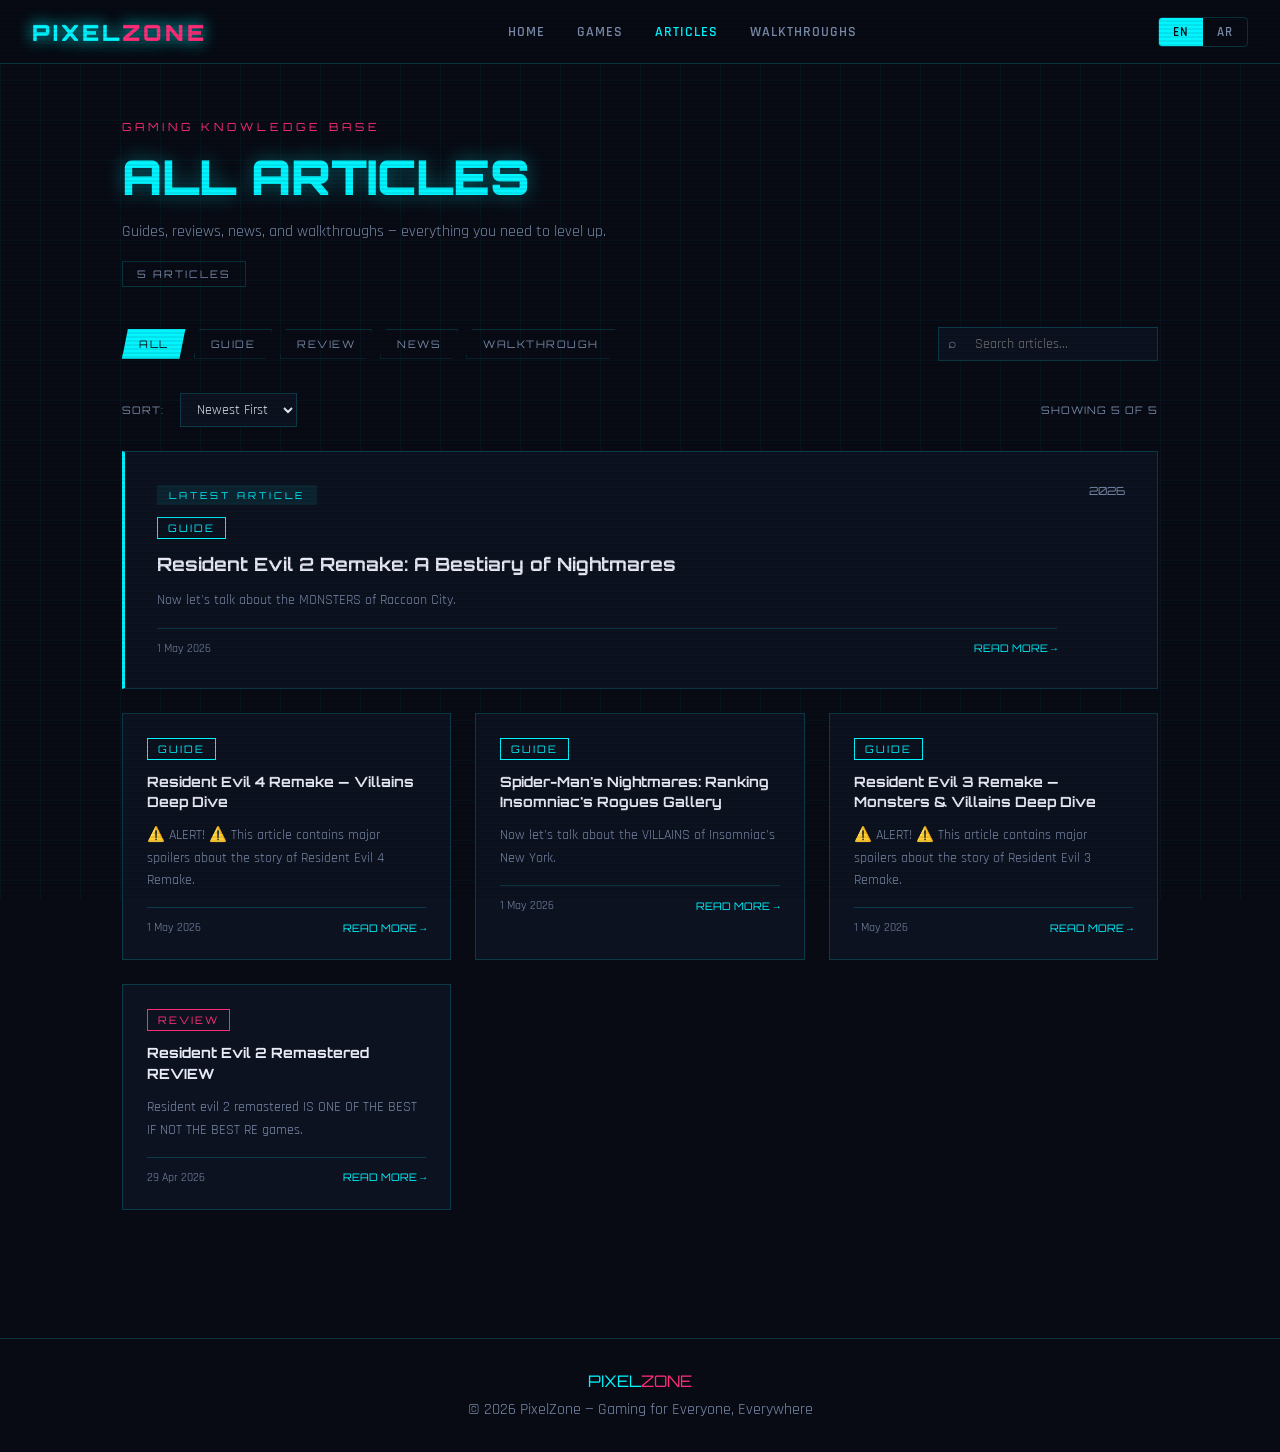
==== commit 66946773: "UPDATED FOR ARABIC AND ENGLISH ARTICLES!!" ====
--- a/Articles/index.html
+++ b/Articles/index.html
@@ -156,23 +156,32 @@
 
 <script>
 // ==============================================
-// FIXED: ARTICLES PAGE WITH CORRECT MANIFEST PATH
+// ARTICLES PAGE WITH BILINGUAL SUPPORT
 // ==============================================
 
-// Try multiple possible manifest paths (works everywhere)
+// Try multiple possible manifest paths
 const MANIFEST_PATHS = [
-  '../pixelzone-manifest.json',      // When in Articles/ folder (same as Walkthroughs/)
-  'pixelzone-manifest.json',         // When in root
-  '/pixelzone-manifest.json',        // Absolute path from domain root
+  '../pixelzone-manifest.json',
+  'pixelzone-manifest.json',
+  '/pixelzone-manifest.json',
 ];
 
-let MANIFEST_URL = '../pixelzone-manifest.json'; // default
+let MANIFEST_URL = '../pixelzone-manifest.json';
 let allArticles = [];
 let filtered = [];
 let currentFilter = 'ALL';
 let currentPage = 1;
 let currentLang = 'en';
 const PER_PAGE = 9;
+
+// Save language to localStorage so it persists
+function saveLanguagePreference(lang) {
+  localStorage.setItem('pixelzoneLang', lang);
+}
+
+function getSavedLanguage() {
+  return localStorage.getItem('pixelzoneLang') || 'en';
+}
 
 const i18n = {
   en: {
@@ -290,11 +299,14 @@
   const pageItems = filtered.slice(start, start + PER_PAGE);
   const searchQuery = document.getElementById('searchInput')?.value.trim() || '';
 
+  // ⭐ KEY CHANGE: Add ?lang= parameter to every article link!
+  const articleUrl = (filename) => `articles/${filename}?lang=${currentLang}`;
+
   grid.innerHTML = pageItems.map((a, idx) => {
     const isFeatured = idx === 0 && currentPage === 1 && currentFilter === 'ALL' && !searchQuery;
     if (isFeatured) {
       return `
-        <a href="articles/${a.file}" class="article-card featured-article" data-cat="${a.category}">
+        <a href="${articleUrl(a.file)}" class="article-card featured-article" data-cat="${a.category}">
           <div>
             <span class="featured-label">${t('featuredLabel')}</span><br>
             <span class="article-badge badge-${a.category}">${a.category}</span>
@@ -311,7 +323,7 @@
         </a>`;
     }
     return `
-      <a href="articles/${a.file}" class="article-card" data-cat="${a.category}">
+      <a href="${articleUrl(a.file)}" class="article-card" data-cat="${a.category}">
         <span class="article-badge badge-${a.category}">${a.category}</span>
         <h3 class="article-title">${escapeHtml(a.title)}</h3>
         <p class="article-excerpt">${escapeHtml(a.excerpt || '')}</p>
@@ -364,6 +376,7 @@
 
 function setLang(lang) {
   currentLang = lang;
+  saveLanguagePreference(lang);
   document.body.setAttribute('dir', lang === 'ar' ? 'rtl' : 'ltr');
   document.querySelectorAll('.lang-btn').forEach(btn => {
     btn.classList.toggle('active', btn.dataset.lang === lang);
@@ -396,7 +409,6 @@
   }
 }
 
-// Try multiple paths to find manifest
 function loadManifest() {
   const tryLoad = (path) => {
     return fetch(path)
@@ -404,7 +416,6 @@
       .catch(() => Promise.reject());
   };
 
-  // Try paths in order
   let promise = Promise.reject();
   for (const path of MANIFEST_PATHS) {
     promise = promise.catch(() => tryLoad(path).then(data => {
@@ -438,9 +449,10 @@
   btn.addEventListener('click', () => setLang(btn.dataset.lang));
 });
 
-// Initialize
+// Initialize with saved language preference
+const savedLang = getSavedLanguage();
 buildFilterButtons();
-setLang('en');
+setLang(savedLang);
 loadManifest();
 </script>
 </body>
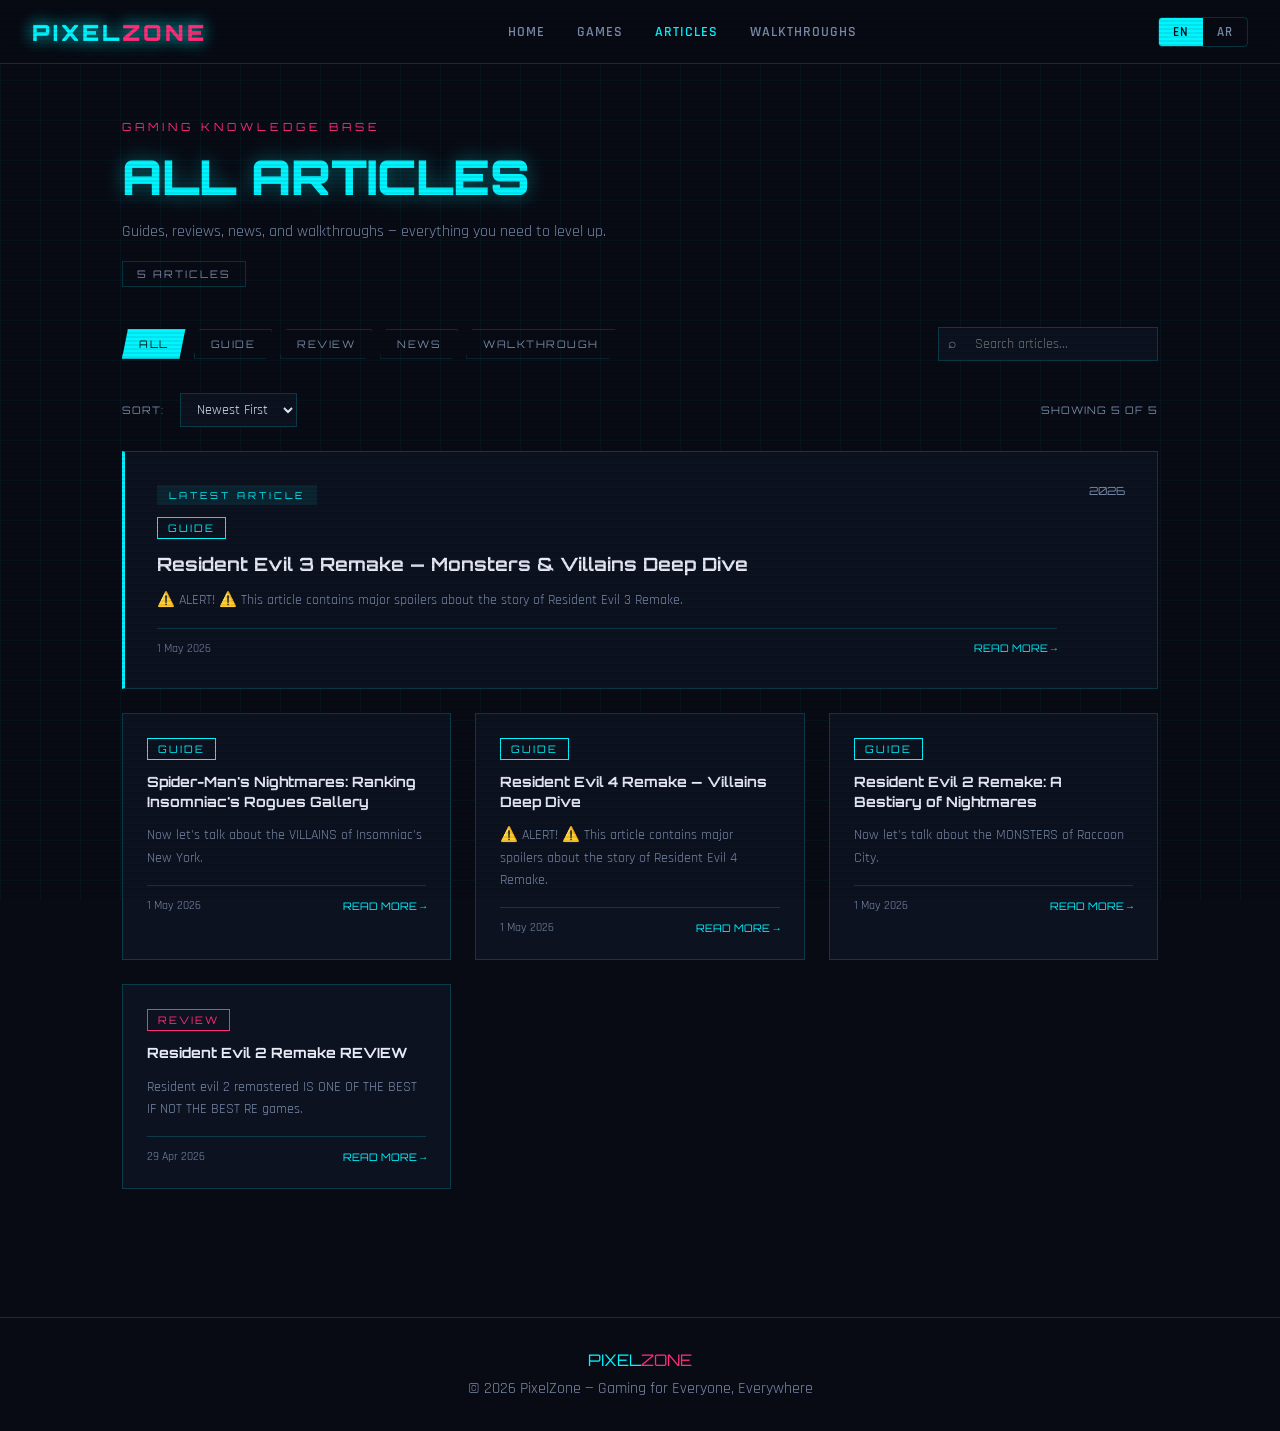
==== commit e8b26d52: "FINISHED!" ====
--- a/Articles/index.html
+++ b/Articles/index.html
@@ -4,7 +4,7 @@
 <meta charset="UTF-8">
 <meta name="viewport" content="width=device-width, initial-scale=1.0">
 <title>Articles — PixelZone</title>
-<link href="https://fonts.googleapis.com/css2?family=Orbitron:wght@400;700;900&family=Rajdhani:wght@300;400;600&display=swap" rel="stylesheet">
+<link href="https://fonts.googleapis.com/css2?family=Orbitron:wght@400;700;900&family=Rajdhani:wght@300;400;600&family=Cairo:wght@400;500;600;700&display=swap" rel="stylesheet">
 <style>
   *{margin:0;padding:0;box-sizing:border-box}
   :root{
@@ -19,7 +19,8 @@
     --text-muted:#7a8baa;
     --border-glow:rgba(0,245,255,0.18);
   }
-  body{background:var(--bg-dark);color:var(--text-main);font-family:'Rajdhani',sans-serif;min-height:100vh;overflow-x:hidden}
+  body{background:var(--bg-dark);color:var(--text-main);font-family:'Rajdhani','Cairo',sans-serif;min-height:100vh;overflow-x:hidden}
+  body.lang-ar{font-family:'Cairo','Rajdhani',sans-serif}
   .scanlines{position:fixed;top:0;left:0;width:100%;height:100%;pointer-events:none;background:repeating-linear-gradient(0deg,transparent,transparent 2px,rgba(0,0,0,0.08) 2px,rgba(0,0,0,0.08) 4px);z-index:999}
   .grid-bg{position:fixed;top:0;left:0;width:100%;height:100%;pointer-events:none;background-image:linear-gradient(rgba(0,245,255,0.04) 1px,transparent 1px),linear-gradient(90deg,rgba(0,245,255,0.04) 1px,transparent 1px);background-size:40px 40px;z-index:0}
 
@@ -30,7 +31,7 @@
   .nav-links a{text-decoration:none;color:var(--text-muted);font-size:0.9rem;letter-spacing:1px;text-transform:uppercase;font-weight:600;transition:color 0.2s}
   .nav-links a:hover,.nav-links a.active{color:var(--neon-cyan)}
   .lang-toggle{display:flex;border:1px solid var(--border-glow);border-radius:4px;overflow:hidden}
-  .lang-btn{padding:6px 14px;font-size:0.8rem;font-family:'Rajdhani',sans-serif;font-weight:600;letter-spacing:1px;background:transparent;color:var(--text-muted);border:none;cursor:pointer;transition:all 0.2s}
+  .lang-btn{padding:6px 14px;font-size:0.8rem;font-family:'Rajdhani','Cairo',sans-serif;font-weight:600;letter-spacing:1px;background:transparent;color:var(--text-muted);border:none;cursor:pointer;transition:all 0.2s}
   .lang-btn.active{background:var(--neon-cyan);color:#080b14}
 
   .page-header{position:relative;z-index:1;padding:3.5rem 2rem 2.5rem;max-width:1100px;margin:0 auto}
@@ -49,13 +50,13 @@
   .filter-btn[data-cat="NEWS"].active{background:var(--neon-green);border-color:var(--neon-green);color:#080b14}
   .filter-btn[data-cat="WALKTHROUGH"].active{background:var(--neon-purple);border-color:var(--neon-purple);color:#080b14}
   .search-wrap{margin-left:auto;position:relative}
-  .search-input{background:var(--bg-card);border:1px solid var(--border-glow);color:var(--text-main);font-family:'Rajdhani',sans-serif;font-size:0.9rem;padding:7px 14px 7px 36px;width:220px;outline:none}
+  .search-input{background:var(--bg-card);border:1px solid var(--border-glow);color:var(--text-main);font-family:'Rajdhani','Cairo',sans-serif;font-size:0.9rem;padding:7px 14px 7px 36px;width:220px;outline:none}
   .search-input:focus{border-color:rgba(0,245,255,0.5)}
   .search-icon{position:absolute;left:10px;top:50%;transform:translateY(-50%);color:var(--text-muted);font-size:0.85rem}
 
   .sort-bar{position:relative;z-index:1;padding:0 2rem 1.5rem;max-width:1100px;margin:0 auto;display:flex;align-items:center;gap:1rem}
   .sort-label{font-family:'Orbitron',monospace;font-size:0.65rem;letter-spacing:1px;color:var(--text-muted)}
-  .sort-select{background:var(--bg-card);border:1px solid var(--border-glow);color:var(--text-main);font-family:'Rajdhani',sans-serif;font-size:0.85rem;padding:6px 12px;cursor:pointer}
+  .sort-select{background:var(--bg-card);border:1px solid var(--border-glow);color:var(--text-main);font-family:'Rajdhani','Cairo',sans-serif;font-size:0.85rem;padding:6px 12px;cursor:pointer}
   .results-count{margin-left:auto;font-family:'Orbitron',monospace;font-size:0.65rem;letter-spacing:1px;color:var(--text-muted)}
 
   .articles-section{position:relative;z-index:1;padding:0 2rem 3rem;max-width:1100px;margin:0 auto}
@@ -77,11 +78,6 @@
   .article-card.featured-article .article-title{font-size:1.15rem}
   .featured-label{font-family:'Orbitron',monospace;font-size:0.6rem;letter-spacing:3px;color:var(--neon-cyan);background:rgba(0,245,255,0.08);padding:4px 12px;display:inline-block;margin-bottom:0.75rem}
   .featured-date-big{font-family:'Orbitron',monospace;font-size:0.7rem;color:var(--text-muted)}
-
-  .skeleton{background:linear-gradient(90deg,var(--bg-card) 25%,#161e30 50%,var(--bg-card) 75%);background-size:200% 100%;animation:shimmer 1.4s infinite}
-  @keyframes shimmer{0%{background-position:200% 0}100%{background-position:-200% 0}}
-  .skel-card{background:var(--bg-card);border:1px solid var(--border-glow);padding:1.5rem}
-  .skel-line{height:12px;margin-bottom:12px;border-radius:2px}
 
   .state-box{grid-column:1/-1;text-align:center;padding:4rem 2rem;color:var(--text-muted)}
   .state-box .icon{font-size:3rem;opacity:0.3;margin-bottom:1rem}
@@ -156,10 +152,9 @@
 
 <script>
 // ==============================================
-// ARTICLES PAGE WITH BILINGUAL SUPPORT
+// BILINGUAL ARTICLES PAGE
 // ==============================================
 
-// Try multiple possible manifest paths
 const MANIFEST_PATHS = [
   '../pixelzone-manifest.json',
   'pixelzone-manifest.json',
@@ -174,7 +169,6 @@
 let currentLang = 'en';
 const PER_PAGE = 9;
 
-// Save language to localStorage so it persists
 function saveLanguagePreference(lang) {
   localStorage.setItem('pixelzoneLang', lang);
 }
@@ -264,15 +258,20 @@
 
   filtered = allArticles.filter(a => {
     const matchCat = currentFilter === 'ALL' || a.category === currentFilter;
-    const matchQ = !q || a.title.toLowerCase().includes(q) || (a.excerpt || '').toLowerCase().includes(q);
+    // Search in both English and Arabic titles
+    const titleEn = (a.title_en || '').toLowerCase();
+    const titleAr = (a.title_ar || '').toLowerCase();
+    const excerptEn = (a.excerpt_en || '').toLowerCase();
+    const excerptAr = (a.excerpt_ar || '').toLowerCase();
+    const matchQ = !q || titleEn.includes(q) || titleAr.includes(q) || excerptEn.includes(q) || excerptAr.includes(q);
     return matchCat && matchQ;
   });
 
   filtered.sort((a, b) => {
     if (sort === 'newest') return new Date(b.date) - new Date(a.date);
     if (sort === 'oldest') return new Date(a.date) - new Date(b.date);
-    if (sort === 'az') return a.title.localeCompare(b.title);
-    if (sort === 'za') return b.title.localeCompare(a.title);
+    if (sort === 'az') return (a.title_en || '').localeCompare(b.title_en || '');
+    if (sort === 'za') return (b.title_en || '').localeCompare(a.title_en || '');
     return 0;
   });
 }
@@ -299,19 +298,32 @@
   const pageItems = filtered.slice(start, start + PER_PAGE);
   const searchQuery = document.getElementById('searchInput')?.value.trim() || '';
 
-  // ⭐ KEY CHANGE: Add ?lang= parameter to every article link!
-  const articleUrl = (filename) => `articles/${filename}?lang=${currentLang}`;
-
   grid.innerHTML = pageItems.map((a, idx) => {
+    // ⭐ KEY CHANGE: Use bilingual title and excerpt based on current language
+    const displayTitle = currentLang === 'ar' && a.title_ar ? a.title_ar : (a.title_en || 'Untitled');
+    const displayExcerpt = currentLang === 'ar' && a.excerpt_ar ? a.excerpt_ar : (a.excerpt_en || '');
+    
+    // Determine correct article file (supports separate files for each language)
+    let articleFile = a.file;
+    if (a.is_bilingual) {
+      if (currentLang === 'ar' && a.file_ar) {
+        articleFile = a.file_ar;
+      } else if (currentLang === 'en' && a.file_en) {
+        articleFile = a.file_en;
+      }
+    }
+    
+    const articleUrl = `articles/${articleFile}?lang=${currentLang}`;
     const isFeatured = idx === 0 && currentPage === 1 && currentFilter === 'ALL' && !searchQuery;
+    
     if (isFeatured) {
       return `
-        <a href="${articleUrl(a.file)}" class="article-card featured-article" data-cat="${a.category}">
+        <a href="${articleUrl}" class="article-card featured-article" data-cat="${a.category}">
           <div>
             <span class="featured-label">${t('featuredLabel')}</span><br>
             <span class="article-badge badge-${a.category}">${a.category}</span>
-            <h2 class="article-title">${escapeHtml(a.title)}</h2>
-            <p class="article-excerpt">${escapeHtml(a.excerpt || '')}</p>
+            <h2 class="article-title">${escapeHtml(displayTitle)}</h2>
+            <p class="article-excerpt">${escapeHtml(displayExcerpt)}</p>
             <div class="article-meta-row">
               <span>${fmtDate(a.date)}</span>
               <span class="read-more">${t('readMore')}</span>
@@ -323,10 +335,10 @@
         </a>`;
     }
     return `
-      <a href="${articleUrl(a.file)}" class="article-card" data-cat="${a.category}">
+      <a href="${articleUrl}" class="article-card" data-cat="${a.category}">
         <span class="article-badge badge-${a.category}">${a.category}</span>
-        <h3 class="article-title">${escapeHtml(a.title)}</h3>
-        <p class="article-excerpt">${escapeHtml(a.excerpt || '')}</p>
+        <h3 class="article-title">${escapeHtml(displayTitle)}</h3>
+        <p class="article-excerpt">${escapeHtml(displayExcerpt)}</p>
         <div class="article-meta-row">
           <span>${fmtDate(a.date)}</span>
           <span class="read-more">${t('readMore')}</span>
@@ -378,11 +390,15 @@
   currentLang = lang;
   saveLanguagePreference(lang);
   document.body.setAttribute('dir', lang === 'ar' ? 'rtl' : 'ltr');
+  if (lang === 'ar') {
+    document.body.classList.add('lang-ar');
+  } else {
+    document.body.classList.remove('lang-ar');
+  }
   document.querySelectorAll('.lang-btn').forEach(btn => {
     btn.classList.toggle('active', btn.dataset.lang === lang);
   });
 
-  // Update static text
   document.getElementById('eyebrow').textContent = t('eyebrow');
   document.getElementById('titleMain').textContent = t('titleMain');
   document.getElementById('pageSub').textContent = t('pageSub');
@@ -396,10 +412,8 @@
   if (opts[2]) opts[2].textContent = t('sortAZ');
   if (opts[3]) opts[3].textContent = t('sortZA');
 
-  // Rebuild filter buttons with new language
   buildFilterButtons();
   
-  // Update title highlight based on current filter
   const hl = document.getElementById('titleHighlight');
   if (hl) hl.textContent = currentFilter === 'ALL' ? t('titleHighlight') : (t(`filter${currentFilter}`) || currentFilter);
   
@@ -436,20 +450,17 @@
           <div class="icon">⚠️</div>
           <p>${t('errorTitle')}</p>
           <p class="sub">${t('errorSub')}</p>
-          <p class="sub" style="margin-top:1rem;font-size:0.55rem">Tried: ${MANIFEST_PATHS.join(', ')}</p>
         </div>`;
       document.getElementById('articleCount').textContent = '0 ARTICLES';
     });
 }
 
-// Event listeners
 document.getElementById('searchInput')?.addEventListener('input', onSearch);
 document.getElementById('sortSelect')?.addEventListener('change', renderPage);
 document.querySelectorAll('.lang-btn').forEach(btn => {
   btn.addEventListener('click', () => setLang(btn.dataset.lang));
 });
 
-// Initialize with saved language preference
 const savedLang = getSavedLanguage();
 buildFilterButtons();
 setLang(savedLang);
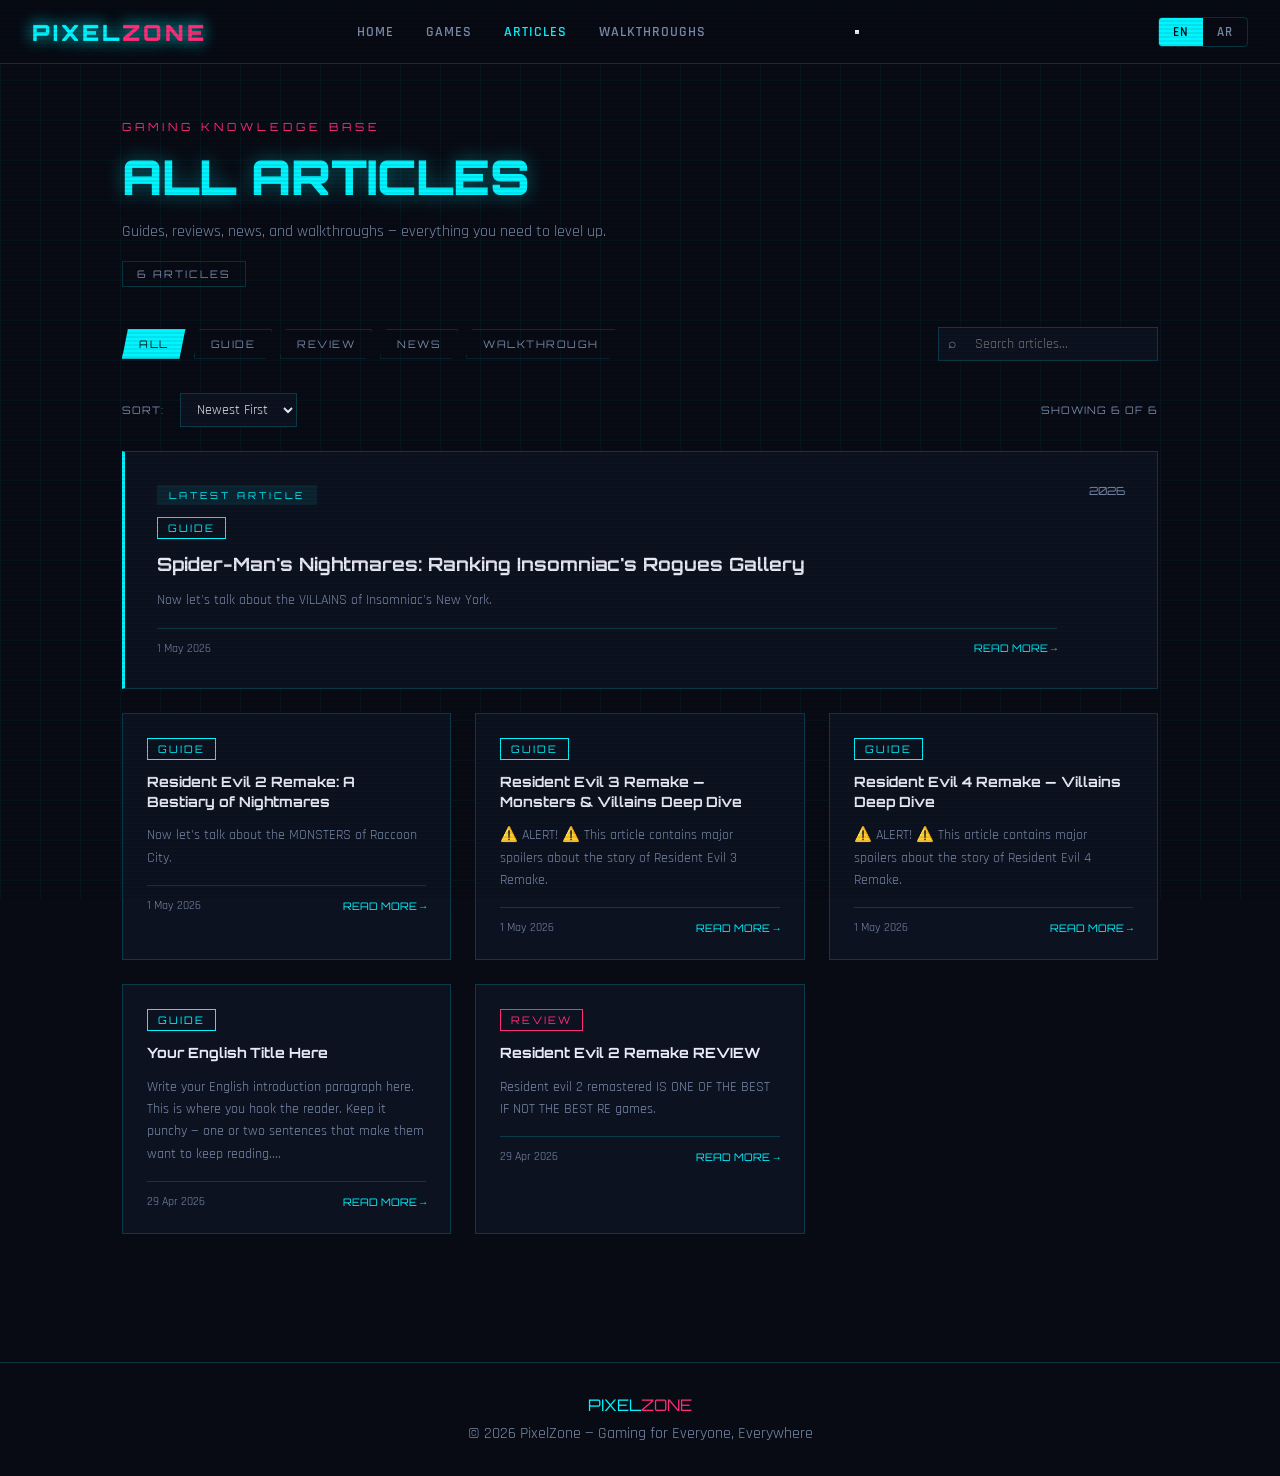
==== commit 4502fe87: "MOBILE UPDATE!!" ====
--- a/Articles/index.html
+++ b/Articles/index.html
@@ -94,7 +94,8 @@
   [dir="rtl"] .search-input{padding:7px 36px 7px 14px}
   [dir="rtl"] .article-card.featured-article{border-left:none;border-right:3px solid var(--neon-cyan)}
 </style>
-</head>
+  <link rel="stylesheet" href="../mobile.css">
+  </head>
 <body>
 <div class="scanlines"></div>
 <div class="grid-bg"></div>
@@ -107,6 +108,16 @@
     <li><a href="index.html" class="active">Articles</a></li>
     <li><a href="../Walkthroughs/index.html">Walkthroughs</a></li>
   </ul>
+  
+  <!-- Hamburger Menu Button -->
+  <button class="hamburger" id="hamburger" aria-label="Menu">
+    <span></span>
+    <span></span>
+    <span></span>
+  </button>
+  
+  <!-- Menu Overlay -->
+  <div class="menu-overlay" id="menuOverlay"></div>
   <div class="lang-toggle">
     <button class="lang-btn" data-lang="en">EN</button>
     <button class="lang-btn" data-lang="ar">AR</button>
@@ -466,5 +477,45 @@
 setLang(savedLang);
 loadManifest();
 </script>
+
+<script>
+// Mobile Hamburger Menu
+function initMobileMenu() {
+  const hamburger = document.getElementById('hamburger');
+  const navLinks = document.querySelector('.nav-links');
+  const overlay = document.getElementById('menuOverlay');
+  
+  if (!hamburger || !navLinks) return;
+  
+  function toggleMenu() {
+    navLinks.classList.toggle('open');
+    hamburger.classList.toggle('open');
+    if (overlay) overlay.classList.toggle('open');
+    document.body.style.overflow = navLinks.classList.contains('open') ? 'hidden' : '';
+  }
+  
+  hamburger.addEventListener('click', toggleMenu);
+  if (overlay) {
+    overlay.addEventListener('click', toggleMenu);
+  }
+  
+  // Close menu when clicking a link
+  navLinks.querySelectorAll('a').forEach(link => {
+    link.addEventListener('click', () => {
+      navLinks.classList.remove('open');
+      hamburger.classList.remove('open');
+      if (overlay) overlay.classList.remove('open');
+      document.body.style.overflow = '';
+    });
+  });
+}
+
+// Initialize when DOM is ready
+if (document.readyState === 'loading') {
+  document.addEventListener('DOMContentLoaded', initMobileMenu);
+} else {
+  initMobileMenu();
+}
+</script>
 </body>
 </html>
--- a/mobile.css
+++ b/mobile.css
@@ -0,0 +1,173 @@
+/* ============================================
+   PIXELZONE - MOBILE RESPONSIVE STYLES
+   (Auto-generated - edit this file to customize)
+   ============================================ */
+
+@media (max-width: 768px) {
+  /* Navigation */
+  nav {
+    padding: 0 1rem;
+  }
+  
+  .nav-links {
+    position: fixed;
+    top: 64px;
+    left: -100%;
+    width: 75%;
+    max-width: 280px;
+    height: calc(100vh - 64px);
+    background: rgba(8, 11, 20, 0.98);
+    backdrop-filter: blur(16px);
+    flex-direction: column;
+    padding: 2rem 1rem;
+    gap: 1.5rem;
+    transition: left 0.3s ease;
+    z-index: 1000;
+    border-right: 1px solid var(--border-glow);
+  }
+  
+  .nav-links.open {
+    left: 0;
+  }
+  
+  .hamburger {
+    display: flex;
+    flex-direction: column;
+    gap: 5px;
+    cursor: pointer;
+    background: none;
+    border: none;
+    padding: 10px;
+    z-index: 1001;
+  }
+  
+  .hamburger span {
+    width: 25px;
+    height: 2px;
+    background: var(--neon-cyan);
+    transition: all 0.3s ease;
+  }
+  
+  .hamburger.open span:nth-child(1) {
+    transform: rotate(45deg) translate(5px, 5px);
+  }
+  
+  .hamburger.open span:nth-child(2) {
+    opacity: 0;
+  }
+  
+  .hamburger.open span:nth-child(3) {
+    transform: rotate(-45deg) translate(5px, -5px);
+  }
+  
+  .menu-overlay {
+    position: fixed;
+    top: 64px;
+    left: 0;
+    width: 100%;
+    height: calc(100vh - 64px);
+    background: rgba(0, 0, 0, 0.6);
+    z-index: 999;
+    display: none;
+  }
+  
+  .menu-overlay.open {
+    display: block;
+  }
+  
+  /* Grids become single column */
+  .articles-grid, .wt-grid, .games-grid {
+    grid-template-columns: 1fr;
+    gap: 1rem;
+  }
+  
+  /* Hero section */
+  .hero {
+    padding: 2rem 1rem;
+  }
+  
+  .hero-btns {
+    flex-direction: column;
+    align-items: center;
+  }
+  
+  .btn-primary, .btn-secondary, .btn-discord {
+    width: 100%;
+    max-width: 220px;
+    justify-content: center;
+  }
+  
+  /* Filters */
+  .controls {
+    flex-direction: column;
+  }
+  
+  .search-wrap {
+    max-width: 100%;
+  }
+  
+  .search-input {
+    font-size: 16px;
+  }
+  
+  .filter-group {
+    justify-content: center;
+  }
+  
+  .sort-row {
+    flex-direction: column;
+    align-items: stretch;
+  }
+  
+  .results-info {
+    margin-left: 0;
+    text-align: center;
+  }
+  
+  /* Article post */
+  .post-hero {
+    padding: 2rem 1rem;
+  }
+  
+  .post-body {
+    padding: 0 1rem 3rem;
+  }
+  
+  .review-score-box {
+    flex-direction: column;
+    text-align: center;
+  }
+  
+  .pro-con-box {
+    grid-template-columns: 1fr;
+  }
+  
+  /* Share buttons */
+  .share-buttons {
+    gap: 0.5rem;
+  }
+  
+  .share-btn {
+    font-size: 0.6rem;
+    padding: 6px 12px;
+  }
+}
+
+/* RTL mobile fixes */
+@media (max-width: 768px) {
+  [dir="rtl"] .nav-links {
+    left: auto;
+    right: -100%;
+    border-right: none;
+    border-left: 1px solid var(--border-glow);
+  }
+  
+  [dir="rtl"] .nav-links.open {
+    left: auto;
+    right: 0;
+  }
+  
+  [dir="rtl"] .results-info {
+    margin-right: 0;
+  }
+}
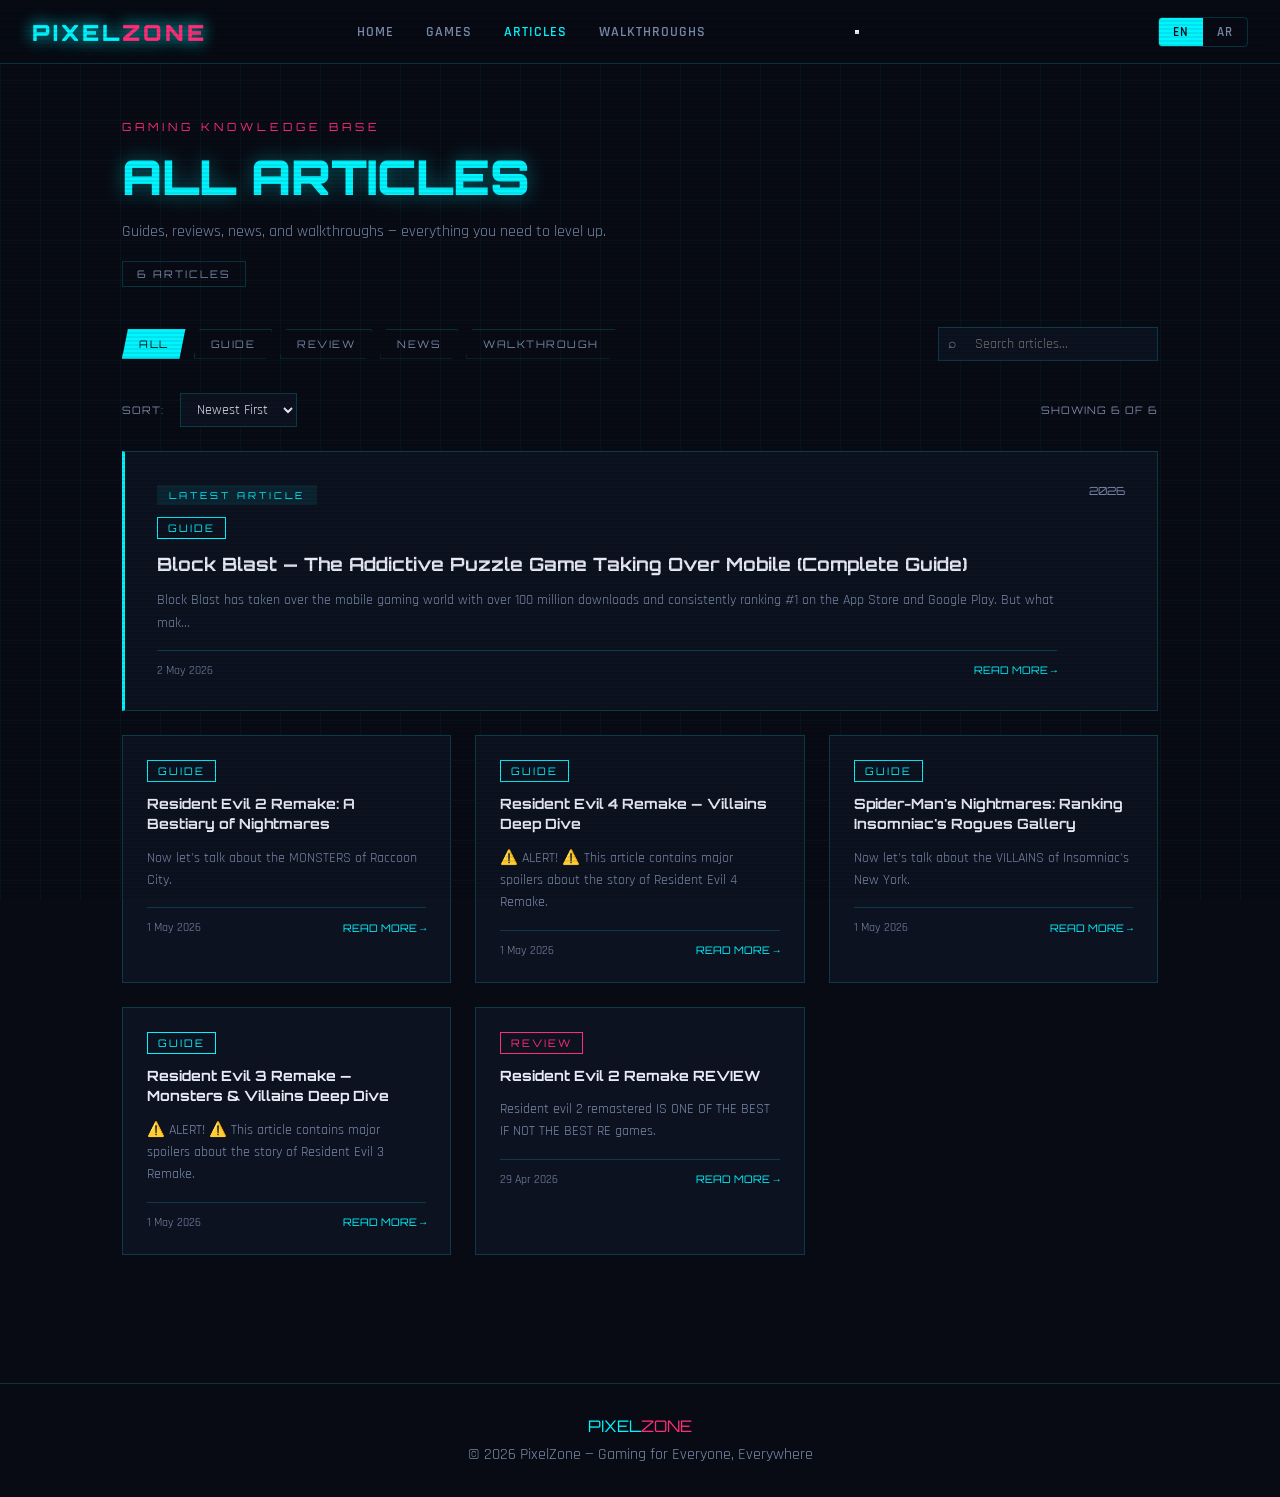
==== commit e3b0bd65: "half fixed PLEASE" ====
--- a/Articles/index.html
+++ b/Articles/index.html
@@ -93,6 +93,167 @@
   [dir="rtl"] .search-icon{left:auto;right:10px}
   [dir="rtl"] .search-input{padding:7px 36px 7px 14px}
   [dir="rtl"] .article-card.featured-article{border-left:none;border-right:3px solid var(--neon-cyan)}
+
+  /* MOBILE RESPONSIVE STYLES */
+  @media (max-width: 768px) {
+    nav {
+      padding: 0 1rem;
+    }
+    
+    .nav-links {
+      position: fixed;
+      top: 64px;
+      left: -100%;
+      width: 75%;
+      max-width: 280px;
+      height: calc(100vh - 64px);
+      background: rgba(8, 11, 20, 0.98);
+      backdrop-filter: blur(16px);
+      flex-direction: column;
+      padding: 2rem 1rem;
+      gap: 1.5rem;
+      transition: left 0.3s ease;
+      z-index: 1000;
+      border-right: 1px solid var(--border-glow);
+    }
+    
+    .nav-links.open {
+      left: 0;
+    }
+    
+    .hamburger {
+      display: flex;
+      flex-direction: column;
+      gap: 5px;
+      cursor: pointer;
+      background: none;
+      border: none;
+      padding: 10px;
+      z-index: 1001;
+    }
+    
+    .hamburger span {
+      width: 25px;
+      height: 2px;
+      background: var(--neon-cyan);
+      transition: all 0.3s ease;
+    }
+    
+    .hamburger.open span:nth-child(1) {
+      transform: rotate(45deg) translate(5px, 5px);
+    }
+    
+    .hamburger.open span:nth-child(2) {
+      opacity: 0;
+    }
+    
+    .hamburger.open span:nth-child(3) {
+      transform: rotate(-45deg) translate(5px, -5px);
+    }
+    
+    .menu-overlay {
+      position: fixed;
+      top: 64px;
+      left: 0;
+      width: 100%;
+      height: calc(100vh - 64px);
+      background: rgba(0, 0, 0, 0.6);
+      z-index: 999;
+      display: none;
+    }
+    
+    .menu-overlay.open {
+      display: block;
+    }
+    
+    .articles-grid, .wt-grid, .games-grid {
+      grid-template-columns: 1fr;
+      gap: 1rem;
+    }
+    
+    .hero {
+      padding: 2rem 1rem;
+    }
+    
+    .hero-btns {
+      flex-direction: column;
+      align-items: center;
+    }
+    
+    .btn-primary, .btn-secondary, .btn-discord {
+      width: 100%;
+      max-width: 220px;
+      justify-content: center;
+    }
+    
+    .controls {
+      flex-direction: column;
+    }
+    
+    .search-wrap {
+      max-width: 100%;
+    }
+    
+    .search-input {
+      font-size: 16px;
+    }
+    
+    .filter-group {
+      justify-content: center;
+    }
+    
+    .sort-row {
+      flex-direction: column;
+      align-items: stretch;
+    }
+    
+    .results-info {
+      margin-left: 0;
+      text-align: center;
+    }
+    
+    .post-hero {
+      padding: 2rem 1rem;
+    }
+    
+    .post-body {
+      padding: 0 1rem 3rem;
+    }
+    
+    .review-score-box {
+      flex-direction: column;
+      text-align: center;
+    }
+    
+    .pro-con-box {
+      grid-template-columns: 1fr;
+    }
+    
+    .share-buttons {
+      gap: 0.5rem;
+    }
+    
+    .share-btn {
+      font-size: 0.6rem;
+      padding: 6px 12px;
+    }
+  }
+  
+  [dir="rtl"] .nav-links {
+    left: auto;
+    right: -100%;
+    border-right: none;
+    border-left: 1px solid var(--border-glow);
+  }
+  
+  [dir="rtl"] .nav-links.open {
+    left: auto;
+    right: 0;
+  }
+  
+  [dir="rtl"] .results-info {
+    margin-right: 0;
+  }
 </style>
   <link rel="stylesheet" href="../mobile.css">
   </head>
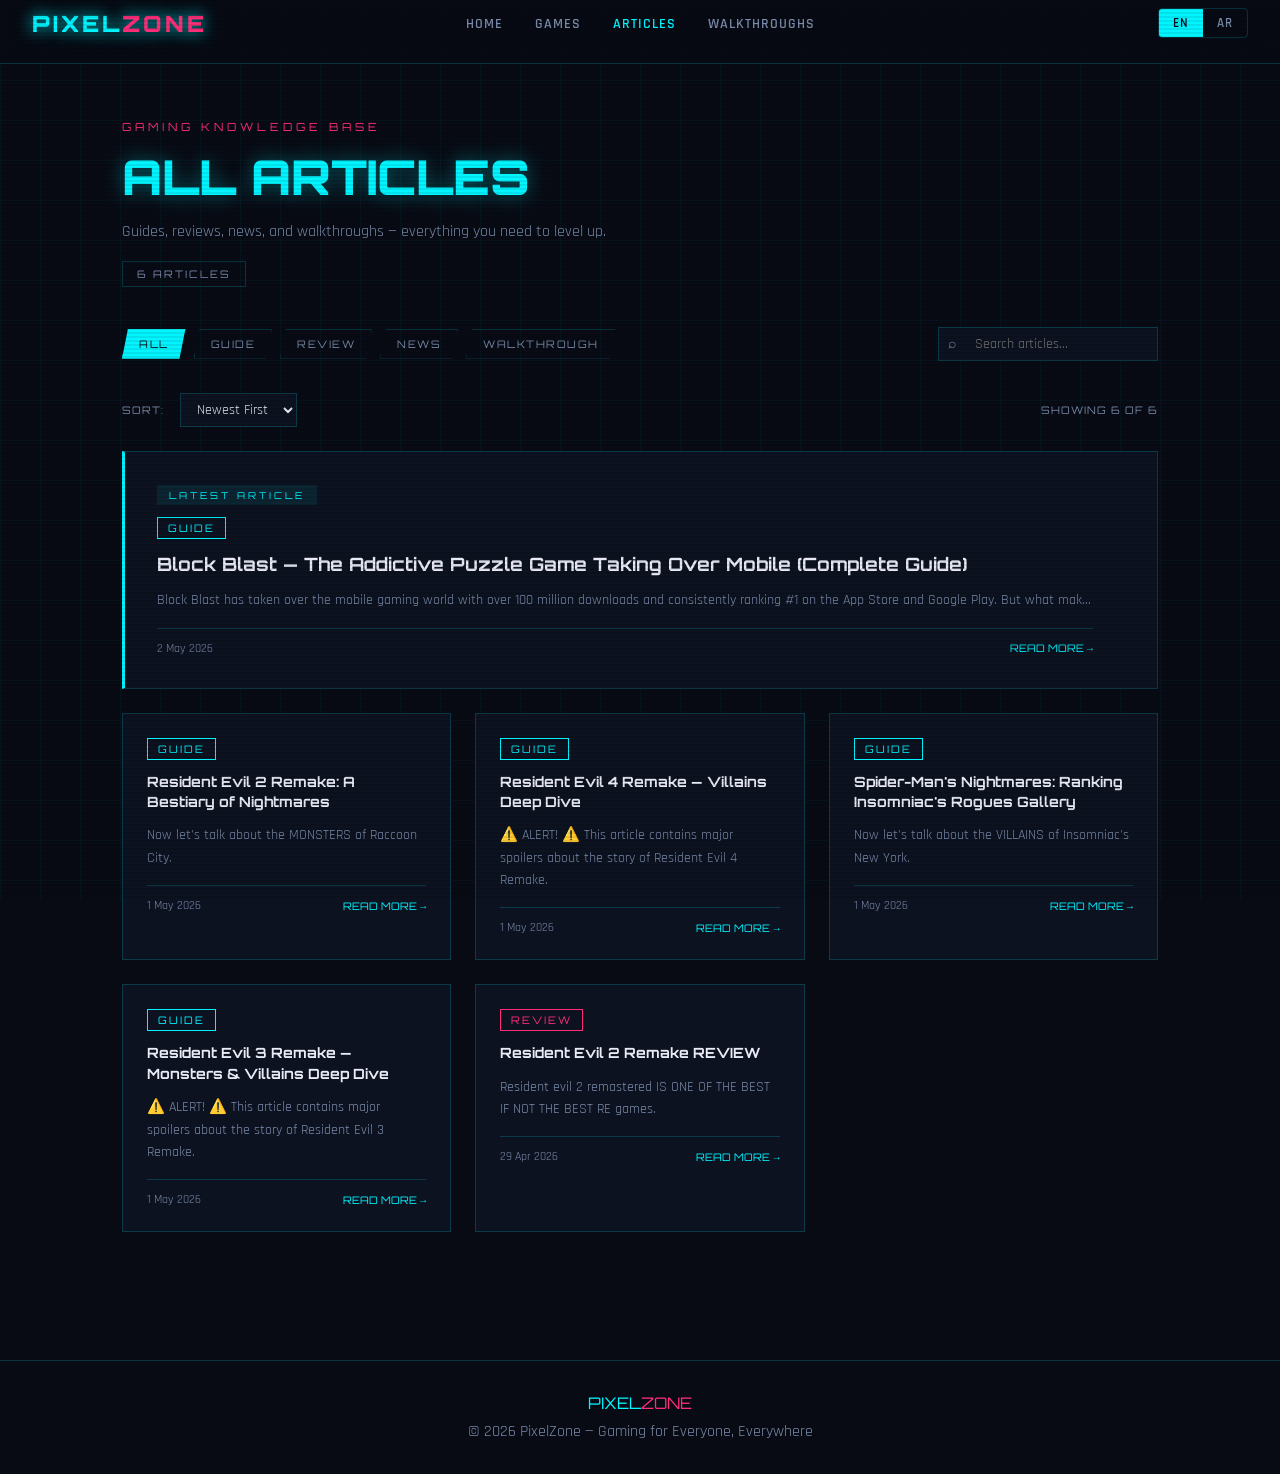
==== commit 8505fb3f: "Fixed maybe" ====
--- a/Articles/index.html
+++ b/Articles/index.html
@@ -2,102 +2,498 @@
 <html lang="en">
 <head>
 <meta charset="UTF-8">
-<meta name="viewport" content="width=device-width, initial-scale=1.0">
+<meta name="viewport" content="width=device-width, initial-scale=1.0, viewport-fit=cover">
 <title>Articles — PixelZone</title>
-<link href="https://fonts.googleapis.com/css2?family=Orbitron:wght@400;700;900&family=Rajdhani:wght@300;400;600&family=Cairo:wght@400;500;600;700&display=swap" rel="stylesheet">
+<link rel="preconnect" href="https://fonts.googleapis.com">
+<link rel="preconnect" href="https://fonts.gstatic.com" crossorigin>
+<link href="https://fonts.googleapis.com/css2?family=Orbitron:wght@400;700;900&family=Rajdhani:wght@300;400;600;700&family=Cairo:wght@400;500;600;700&display=swap" rel="stylesheet">
 <style>
-  *{margin:0;padding:0;box-sizing:border-box}
-  :root{
-    --neon-cyan:#00f5ff;
-    --neon-pink:#ff2d78;
-    --neon-green:#39ff14;
-    --neon-purple:#bf5fff;
-    --bg-dark:#080b14;
-    --bg-card:#0d1220;
-    --bg-card2:#111827;
-    --text-main:#e8eaf6;
-    --text-muted:#7a8baa;
-    --border-glow:rgba(0,245,255,0.18);
-  }
-  body{background:var(--bg-dark);color:var(--text-main);font-family:'Rajdhani','Cairo',sans-serif;min-height:100vh;overflow-x:hidden}
-  body.lang-ar{font-family:'Cairo','Rajdhani',sans-serif}
-  .scanlines{position:fixed;top:0;left:0;width:100%;height:100%;pointer-events:none;background:repeating-linear-gradient(0deg,transparent,transparent 2px,rgba(0,0,0,0.08) 2px,rgba(0,0,0,0.08) 4px);z-index:999}
-  .grid-bg{position:fixed;top:0;left:0;width:100%;height:100%;pointer-events:none;background-image:linear-gradient(rgba(0,245,255,0.04) 1px,transparent 1px),linear-gradient(90deg,rgba(0,245,255,0.04) 1px,transparent 1px);background-size:40px 40px;z-index:0}
-
-  nav{position:sticky;top:0;z-index:100;background:rgba(8,11,20,0.92);backdrop-filter:blur(12px);border-bottom:1px solid var(--border-glow);padding:0 2rem;display:flex;align-items:center;justify-content:space-between;height:64px}
-  .logo{font-family:'Orbitron',monospace;font-weight:900;font-size:1.4rem;letter-spacing:3px;color:var(--neon-cyan);text-shadow:0 0 16px var(--neon-cyan);text-decoration:none}
-  .logo span{color:var(--neon-pink)}
-  .nav-links{display:flex;gap:2rem;list-style:none}
-  .nav-links a{text-decoration:none;color:var(--text-muted);font-size:0.9rem;letter-spacing:1px;text-transform:uppercase;font-weight:600;transition:color 0.2s}
-  .nav-links a:hover,.nav-links a.active{color:var(--neon-cyan)}
-  .lang-toggle{display:flex;border:1px solid var(--border-glow);border-radius:4px;overflow:hidden}
-  .lang-btn{padding:6px 14px;font-size:0.8rem;font-family:'Rajdhani','Cairo',sans-serif;font-weight:600;letter-spacing:1px;background:transparent;color:var(--text-muted);border:none;cursor:pointer;transition:all 0.2s}
-  .lang-btn.active{background:var(--neon-cyan);color:#080b14}
-
-  .page-header{position:relative;z-index:1;padding:3.5rem 2rem 2.5rem;max-width:1100px;margin:0 auto}
-  .page-eyebrow{font-size:0.7rem;letter-spacing:4px;text-transform:uppercase;color:var(--neon-pink);margin-bottom:0.75rem;font-family:'Orbitron',monospace}
-  .page-title{font-family:'Orbitron',monospace;font-size:clamp(1.8rem,4vw,3rem);font-weight:900;color:var(--text-main);margin-bottom:0.75rem}
-  .page-title span{color:var(--neon-cyan);text-shadow:0 0 20px rgba(0,245,255,0.4)}
-  .page-sub{color:var(--text-muted);font-size:1rem;max-width:520px;line-height:1.6}
-  .article-count{display:inline-block;margin-top:1rem;font-family:'Orbitron',monospace;font-size:0.65rem;letter-spacing:2px;color:var(--text-muted);border:1px solid var(--border-glow);padding:5px 14px}
-
-  .filters-bar{position:relative;z-index:1;padding:0 2rem 2rem;max-width:1100px;margin:0 auto;display:flex;gap:1rem;flex-wrap:wrap;align-items:center}
-  .filter-group{display:flex;gap:0.5rem;flex-wrap:wrap}
-  .filter-btn{font-family:'Orbitron',monospace;font-size:0.65rem;letter-spacing:1.5px;padding:7px 16px;background:transparent;border:1px solid var(--border-glow);color:var(--text-muted);cursor:pointer;transition:all 0.2s;clip-path:polygon(6px 0%,100% 0%,calc(100% - 6px) 100%,0% 100%)}
-  .filter-btn:hover{border-color:var(--neon-cyan);color:var(--neon-cyan)}
-  .filter-btn.active{background:var(--neon-cyan);color:#080b14;border-color:var(--neon-cyan)}
-  .filter-btn[data-cat="REVIEW"].active{background:var(--neon-pink);border-color:var(--neon-pink);color:#080b14}
-  .filter-btn[data-cat="NEWS"].active{background:var(--neon-green);border-color:var(--neon-green);color:#080b14}
-  .filter-btn[data-cat="WALKTHROUGH"].active{background:var(--neon-purple);border-color:var(--neon-purple);color:#080b14}
-  .search-wrap{margin-left:auto;position:relative}
-  .search-input{background:var(--bg-card);border:1px solid var(--border-glow);color:var(--text-main);font-family:'Rajdhani','Cairo',sans-serif;font-size:0.9rem;padding:7px 14px 7px 36px;width:220px;outline:none}
-  .search-input:focus{border-color:rgba(0,245,255,0.5)}
-  .search-icon{position:absolute;left:10px;top:50%;transform:translateY(-50%);color:var(--text-muted);font-size:0.85rem}
-
-  .sort-bar{position:relative;z-index:1;padding:0 2rem 1.5rem;max-width:1100px;margin:0 auto;display:flex;align-items:center;gap:1rem}
-  .sort-label{font-family:'Orbitron',monospace;font-size:0.65rem;letter-spacing:1px;color:var(--text-muted)}
-  .sort-select{background:var(--bg-card);border:1px solid var(--border-glow);color:var(--text-main);font-family:'Rajdhani','Cairo',sans-serif;font-size:0.85rem;padding:6px 12px;cursor:pointer}
-  .results-count{margin-left:auto;font-family:'Orbitron',monospace;font-size:0.65rem;letter-spacing:1px;color:var(--text-muted)}
-
-  .articles-section{position:relative;z-index:1;padding:0 2rem 3rem;max-width:1100px;margin:0 auto}
-  .articles-grid{display:grid;grid-template-columns:repeat(auto-fill,minmax(300px,1fr));gap:1.5rem}
-
-  .article-card{background:var(--bg-card);border:1px solid var(--border-glow);padding:1.5rem;transition:all 0.2s;text-decoration:none;display:block}
-  .article-card:hover{border-color:rgba(0,245,255,0.4);transform:translateY(-2px)}
-  .article-badge{font-size:0.65rem;font-family:'Orbitron',monospace;letter-spacing:2px;text-transform:uppercase;display:inline-block;padding:3px 10px;border:1px solid;margin-bottom:0.75rem}
-  .badge-GUIDE{color:var(--neon-cyan);border-color:var(--neon-cyan)}
-  .badge-REVIEW{color:var(--neon-pink);border-color:var(--neon-pink)}
-  .badge-NEWS{color:var(--neon-green);border-color:var(--neon-green)}
-  .badge-WALKTHROUGH{color:var(--neon-purple);border-color:var(--neon-purple)}
-  .article-title{font-family:'Orbitron',monospace;font-size:0.88rem;font-weight:700;color:var(--text-main);margin-bottom:0.75rem;line-height:1.45}
-  .article-excerpt{color:var(--text-muted);font-size:0.9rem;line-height:1.55;margin-bottom:1rem}
-  .article-meta-row{display:flex;justify-content:space-between;align-items:center;font-size:0.75rem;color:var(--text-muted);border-top:1px solid var(--border-glow);padding-top:0.75rem}
-  .read-more{color:var(--neon-cyan);font-family:'Orbitron',monospace;font-size:0.65rem}
-
-  .article-card.featured-article{grid-column:1/-1;display:grid;grid-template-columns:1fr auto;gap:2rem;align-items:start;border-left:3px solid var(--neon-cyan);padding:2rem}
-  .article-card.featured-article .article-title{font-size:1.15rem}
-  .featured-label{font-family:'Orbitron',monospace;font-size:0.6rem;letter-spacing:3px;color:var(--neon-cyan);background:rgba(0,245,255,0.08);padding:4px 12px;display:inline-block;margin-bottom:0.75rem}
-  .featured-date-big{font-family:'Orbitron',monospace;font-size:0.7rem;color:var(--text-muted)}
-
-  .state-box{grid-column:1/-1;text-align:center;padding:4rem 2rem;color:var(--text-muted)}
-  .state-box .icon{font-size:3rem;opacity:0.3;margin-bottom:1rem}
-  .pagination{display:flex;justify-content:center;gap:0.5rem;padding:2rem 2rem 3rem}
-  .page-btn{font-family:'Orbitron',monospace;font-size:0.65rem;padding:8px 14px;background:transparent;border:1px solid var(--border-glow);color:var(--text-muted);cursor:pointer}
-  .page-btn.active{background:var(--neon-cyan);color:#080b14}
-  .page-btn:disabled{opacity:0.3}
-
-  footer{position:relative;z-index:1;border-top:1px solid var(--border-glow);padding:2rem;text-align:center;color:var(--text-muted)}
-  footer .footer-logo{font-family:'Orbitron',monospace;font-size:1rem;color:var(--neon-cyan);margin-bottom:0.5rem}
-
-  [dir="rtl"] .search-wrap{margin-left:0;margin-right:auto}
-  [dir="rtl"] .search-icon{left:auto;right:10px}
-  [dir="rtl"] .search-input{padding:7px 36px 7px 14px}
-  [dir="rtl"] .article-card.featured-article{border-left:none;border-right:3px solid var(--neon-cyan)}
-
-  /* MOBILE RESPONSIVE STYLES */
+  * {
+    margin: 0;
+    padding: 0;
+    box-sizing: border-box;
+  }
+
+  :root {
+    --neon-cyan: #00f5ff;
+    --neon-pink: #ff2d78;
+    --neon-green: #39ff14;
+    --neon-purple: #bf5fff;
+    --bg-dark: #080b14;
+    --bg-card: #0d1220;
+    --bg-card2: #111827;
+    --text-main: #e8eaf6;
+    --text-muted: #7a8baa;
+    --border-glow: rgba(0, 245, 255, 0.18);
+  }
+
+  body {
+    background: var(--bg-dark);
+    color: var(--text-main);
+    font-family: 'Rajdhani', 'Cairo', sans-serif;
+    min-height: 100vh;
+    overflow-x: hidden;
+  }
+
+  body.lang-ar {
+    font-family: 'Cairo', 'Rajdhani', sans-serif;
+  }
+
+  .scanlines {
+    position: fixed;
+    top: 0;
+    left: 0;
+    width: 100%;
+    height: 100%;
+    pointer-events: none;
+    background: repeating-linear-gradient(0deg, transparent, transparent 2px, rgba(0, 0, 0, 0.08) 2px, rgba(0, 0, 0, 0.08) 4px);
+    z-index: 999;
+  }
+
+  .grid-bg {
+    position: fixed;
+    top: 0;
+    left: 0;
+    width: 100%;
+    height: 100%;
+    pointer-events: none;
+    background-image: linear-gradient(rgba(0, 245, 255, 0.04) 1px, transparent 1px), linear-gradient(90deg, rgba(0, 245, 255, 0.04) 1px, transparent 1px);
+    background-size: 40px 40px;
+    z-index: 0;
+  }
+
+  nav {
+    position: sticky;
+    top: 0;
+    z-index: 100;
+    background: rgba(8, 11, 20, 0.92);
+    backdrop-filter: blur(12px);
+    -webkit-backdrop-filter: blur(12px);
+    border-bottom: 1px solid var(--border-glow);
+    padding: 0 2rem;
+    display: grid;
+    grid-template-columns: 1fr auto 1fr;
+    align-items: center;
+    height: 64px;
+  }
+
+  .logo {
+    font-family: 'Orbitron', monospace;
+    font-weight: 900;
+    font-size: 1.4rem;
+    letter-spacing: 3px;
+    color: var(--neon-cyan);
+    text-shadow: 0 0 16px var(--neon-cyan);
+    text-decoration: none;
+    justify-self: start;
+  }
+
+  .logo span {
+    color: var(--neon-pink);
+  }
+
+  .nav-links {
+    display: flex;
+    gap: 2rem;
+    list-style: none;
+    grid-column: 2;
+    justify-content: center;
+  }
+
+  .nav-links a {
+    text-decoration: none;
+    color: var(--text-muted);
+    font-size: 0.9rem;
+    letter-spacing: 1px;
+    text-transform: uppercase;
+    font-weight: 600;
+    transition: color 0.2s;
+  }
+
+  .nav-links a:hover,
+  .nav-links a.active {
+    color: var(--neon-cyan);
+  }
+
+  .nav-actions {
+    grid-column: 3;
+    justify-self: end;
+    display: flex;
+    align-items: center;
+    gap: 1rem;
+  }
+
+  .lang-toggle {
+    display: flex;
+    border: 1px solid var(--border-glow);
+    border-radius: 4px;
+    overflow: hidden;
+  }
+
+  .lang-btn {
+    padding: 6px 14px;
+    font-size: 0.8rem;
+    font-family: 'Rajdhani', 'Cairo', sans-serif;
+    font-weight: 600;
+    letter-spacing: 1px;
+    background: transparent;
+    color: var(--text-muted);
+    border: none;
+    cursor: pointer;
+    transition: all 0.2s;
+  }
+
+  .lang-btn.active {
+    background: var(--neon-cyan);
+    color: #080b14;
+  }
+
+  .hamburger {
+    display: none;
+    flex-direction: column;
+    gap: 5px;
+    cursor: pointer;
+    background: none;
+    border: none;
+    padding: 5px;
+    z-index: 1001;
+  }
+  
+  .hamburger span {
+    width: 25px;
+    height: 2px;
+    background: var(--neon-cyan);
+    transition: all 0.3s ease;
+  }
+
+  .page-header {
+    position: relative;
+    z-index: 1;
+    padding: 3.5rem 2rem 2.5rem;
+    max-width: 1100px;
+    margin: 0 auto;
+  }
+
+  .page-eyebrow {
+    font-size: 0.7rem;
+    letter-spacing: 4px;
+    text-transform: uppercase;
+    color: var(--neon-pink);
+    margin-bottom: 0.75rem;
+    font-family: 'Orbitron', monospace;
+  }
+
+  .page-title {
+    font-family: 'Orbitron', monospace;
+    font-size: clamp(1.8rem, 4vw, 3rem);
+    font-weight: 900;
+    color: var(--text-main);
+    margin-bottom: 0.75rem;
+  }
+
+  .page-title span {
+    color: var(--neon-cyan);
+    text-shadow: 0 0 20px rgba(0, 245, 255, 0.4);
+  }
+
+  .page-sub {
+    color: var(--text-muted);
+    font-size: 1rem;
+    max-width: 520px;
+    line-height: 1.6;
+  }
+
+  .article-count {
+    display: inline-block;
+    margin-top: 1rem;
+    font-family: 'Orbitron', monospace;
+    font-size: 0.65rem;
+    letter-spacing: 2px;
+    color: var(--text-muted);
+    border: 1px solid var(--border-glow);
+    padding: 5px 14px;
+  }
+
+  .filters-bar {
+    position: relative;
+    z-index: 1;
+    padding: 0 2rem 2rem;
+    max-width: 1100px;
+    margin: 0 auto;
+    display: flex;
+    gap: 1rem;
+    flex-wrap: wrap;
+    align-items: center;
+  }
+
+  .filter-group {
+    display: flex;
+    gap: 0.5rem;
+    flex-wrap: wrap;
+  }
+
+  .filter-btn {
+    font-family: 'Orbitron', monospace;
+    font-size: 0.65rem;
+    letter-spacing: 1.5px;
+    padding: 7px 16px;
+    background: transparent;
+    border: 1px solid var(--border-glow);
+    color: var(--text-muted);
+    cursor: pointer;
+    transition: all 0.2s;
+    clip-path: polygon(6px 0%, 100% 0%, calc(100% - 6px) 100%, 0% 100%);
+  }
+
+  .filter-btn:hover {
+    border-color: var(--neon-cyan);
+    color: var(--neon-cyan);
+  }
+
+  .filter-btn.active {
+    background: var(--neon-cyan);
+    color: #080b14;
+    border-color: var(--neon-cyan);
+  }
+
+  .filter-btn[data-cat="REVIEW"].active { background: var(--neon-pink); border-color: var(--neon-pink); color: #080b14; }
+  .filter-btn[data-cat="NEWS"].active { background: var(--neon-green); border-color: var(--neon-green); color: #080b14; }
+  .filter-btn[data-cat="WALKTHROUGH"].active { background: var(--neon-purple); border-color: var(--neon-purple); color: #080b14; }
+
+  .search-wrap {
+    margin-left: auto;
+    position: relative;
+  }
+
+  .search-input {
+    background: var(--bg-card);
+    border: 1px solid var(--border-glow);
+    color: var(--text-main);
+    font-family: 'Rajdhani', 'Cairo', sans-serif;
+    font-size: 0.9rem;
+    padding: 7px 14px 7px 36px;
+    width: 220px;
+    outline: none;
+  }
+
+  .search-input:focus {
+    border-color: rgba(0, 245, 255, 0.5);
+  }
+
+  .search-icon {
+    position: absolute;
+    left: 10px;
+    top: 50%;
+    transform: translateY(-50%);
+    color: var(--text-muted);
+    font-size: 0.85rem;
+  }
+
+  .sort-bar {
+    position: relative;
+    z-index: 1;
+    padding: 0 2rem 1.5rem;
+    max-width: 1100px;
+    margin: 0 auto;
+    display: flex;
+    align-items: center;
+    gap: 1rem;
+  }
+
+  .sort-label {
+    font-family: 'Orbitron', monospace;
+    font-size: 0.65rem;
+    letter-spacing: 1px;
+    color: var(--text-muted);
+  }
+
+  .sort-select {
+    background: var(--bg-card);
+    border: 1px solid var(--border-glow);
+    color: var(--text-main);
+    font-family: 'Rajdhani', 'Cairo', sans-serif;
+    font-size: 0.85rem;
+    padding: 6px 12px;
+    cursor: pointer;
+  }
+
+  .results-count {
+    margin-left: auto;
+    font-family: 'Orbitron', monospace;
+    font-size: 0.65rem;
+    letter-spacing: 1px;
+    color: var(--text-muted);
+  }
+
+  .articles-section {
+    position: relative;
+    z-index: 1;
+    padding: 0 2rem 3rem;
+    max-width: 1100px;
+    margin: 0 auto;
+  }
+
+  .articles-grid {
+    display: grid;
+    grid-template-columns: repeat(auto-fill, minmax(300px, 1fr));
+    gap: 1.5rem;
+  }
+
+  .article-card {
+    background: var(--bg-card);
+    border: 1px solid var(--border-glow);
+    padding: 1.5rem;
+    transition: all 0.2s;
+    text-decoration: none;
+    display: block;
+  }
+
+  .article-card:hover {
+    border-color: rgba(0, 245, 255, 0.4);
+    transform: translateY(-2px);
+  }
+
+  .article-badge {
+    font-size: 0.65rem;
+    font-family: 'Orbitron', monospace;
+    letter-spacing: 2px;
+    text-transform: uppercase;
+    display: inline-block;
+    padding: 3px 10px;
+    border: 1px solid;
+    margin-bottom: 0.75rem;
+  }
+
+  .badge-GUIDE { color: var(--neon-cyan); border-color: var(--neon-cyan); }
+  .badge-REVIEW { color: var(--neon-pink); border-color: var(--neon-pink); }
+  .badge-NEWS { color: var(--neon-green); border-color: var(--neon-green); }
+  .badge-WALKTHROUGH { color: var(--neon-purple); border-color: var(--neon-purple); }
+
+  .article-title {
+    font-family: 'Orbitron', monospace;
+    font-size: 0.88rem;
+    font-weight: 700;
+    color: var(--text-main);
+    margin-bottom: 0.75rem;
+    line-height: 1.45;
+  }
+
+  .article-excerpt {
+    color: var(--text-muted);
+    font-size: 0.9rem;
+    line-height: 1.55;
+    margin-bottom: 1rem;
+  }
+
+  .article-meta-row {
+    display: flex;
+    justify-content: space-between;
+    align-items: center;
+    font-size: 0.75rem;
+    color: var(--text-muted);
+    border-top: 1px solid var(--border-glow);
+    padding-top: 0.75rem;
+  }
+
+  .read-more {
+    color: var(--neon-cyan);
+    font-family: 'Orbitron', monospace;
+    font-size: 0.65rem;
+  }
+
+  .article-card.featured-article {
+    grid-column: 1 / -1;
+    display: grid;
+    grid-template-columns: 1fr auto;
+    gap: 2rem;
+    align-items: start;
+    border-left: 3px solid var(--neon-cyan);
+    padding: 2rem;
+  }
+
+  .article-card.featured-article .article-title {
+    font-size: 1.15rem;
+  }
+
+  .featured-label {
+    font-family: 'Orbitron', monospace;
+    font-size: 0.6rem;
+    letter-spacing: 3px;
+    color: var(--neon-cyan);
+    background: rgba(0, 245, 255, 0.08);
+    padding: 4px 12px;
+    display: inline-block;
+    margin-bottom: 0.75rem;
+  }
+
+  .featured-right {
+    display: none;
+  }
+
+  .state-box {
+    grid-column: 1 / -1;
+    text-align: center;
+    padding: 4rem 2rem;
+    color: var(--text-muted);
+  }
+
+  .state-box .icon {
+    font-size: 3rem;
+    opacity: 0.3;
+    margin-bottom: 1rem;
+  }
+
+  .pagination {
+    display: flex;
+    justify-content: center;
+    gap: 0.5rem;
+    padding: 2rem 2rem 3rem;
+  }
+
+  .page-btn {
+    font-family: 'Orbitron', monospace;
+    font-size: 0.65rem;
+    padding: 8px 14px;
+    background: transparent;
+    border: 1px solid var(--border-glow);
+    color: var(--text-muted);
+    cursor: pointer;
+  }
+
+  .page-btn.active {
+    background: var(--neon-cyan);
+    color: #080b14;
+  }
+
+  .page-btn:disabled {
+    opacity: 0.3;
+  }
+
+  footer {
+    position: relative;
+    z-index: 1;
+    border-top: 1px solid var(--border-glow);
+    padding: 2rem;
+    text-align: center;
+    color: var(--text-muted);
+  }
+
+  footer .footer-logo {
+    font-family: 'Orbitron', monospace;
+    font-size: 1rem;
+    color: var(--neon-cyan);
+    margin-bottom: 0.5rem;
+  }
+
+  [dir="rtl"] .search-wrap { margin-left: 0; margin-right: auto; }
+  [dir="rtl"] .search-icon { left: auto; right: 10px; }
+  [dir="rtl"] .search-input { padding: 7px 36px 7px 14px; }
+  [dir="rtl"] .article-card.featured-article { border-left: none; border-right: 3px solid var(--neon-cyan); }
+
   @media (max-width: 768px) {
     nav {
       padding: 0 1rem;
+      grid-template-columns: 1fr auto;
     }
     
     .nav-links {
@@ -109,47 +505,22 @@
       height: calc(100vh - 64px);
       background: rgba(8, 11, 20, 0.98);
       backdrop-filter: blur(16px);
+      -webkit-backdrop-filter: blur(16px);
       flex-direction: column;
       padding: 2rem 1rem;
       gap: 1.5rem;
       transition: left 0.3s ease;
       z-index: 1000;
       border-right: 1px solid var(--border-glow);
+      justify-content: flex-start;
     }
     
-    .nav-links.open {
-      left: 0;
-    }
-    
-    .hamburger {
-      display: flex;
-      flex-direction: column;
-      gap: 5px;
-      cursor: pointer;
-      background: none;
-      border: none;
-      padding: 10px;
-      z-index: 1001;
-    }
-    
-    .hamburger span {
-      width: 25px;
-      height: 2px;
-      background: var(--neon-cyan);
-      transition: all 0.3s ease;
-    }
-    
-    .hamburger.open span:nth-child(1) {
-      transform: rotate(45deg) translate(5px, 5px);
-    }
-    
-    .hamburger.open span:nth-child(2) {
-      opacity: 0;
-    }
-    
-    .hamburger.open span:nth-child(3) {
-      transform: rotate(-45deg) translate(5px, -5px);
-    }
+    .nav-links.open { left: 0; }
+    .nav-actions { grid-column: 2; gap: 0.5rem; }
+    .hamburger { display: flex; }
+    .hamburger.open span:nth-child(1) { transform: rotate(45deg) translate(5px, 5px); }
+    .hamburger.open span:nth-child(2) { opacity: 0; }
+    .hamburger.open span:nth-child(3) { transform: rotate(-45deg) translate(5px, -5px); }
     
     .menu-overlay {
       position: fixed;
@@ -162,101 +533,21 @@
       display: none;
     }
     
-    .menu-overlay.open {
-      display: block;
-    }
-    
-    .articles-grid, .wt-grid, .games-grid {
-      grid-template-columns: 1fr;
-      gap: 1rem;
-    }
-    
-    .hero {
-      padding: 2rem 1rem;
-    }
-    
-    .hero-btns {
-      flex-direction: column;
-      align-items: center;
-    }
-    
-    .btn-primary, .btn-secondary, .btn-discord {
-      width: 100%;
-      max-width: 220px;
-      justify-content: center;
-    }
-    
-    .controls {
-      flex-direction: column;
-    }
-    
-    .search-wrap {
-      max-width: 100%;
-    }
-    
-    .search-input {
-      font-size: 16px;
-    }
-    
-    .filter-group {
-      justify-content: center;
-    }
-    
-    .sort-row {
-      flex-direction: column;
-      align-items: stretch;
-    }
-    
-    .results-info {
-      margin-left: 0;
-      text-align: center;
-    }
-    
-    .post-hero {
-      padding: 2rem 1rem;
-    }
-    
-    .post-body {
-      padding: 0 1rem 3rem;
-    }
-    
-    .review-score-box {
-      flex-direction: column;
-      text-align: center;
-    }
-    
-    .pro-con-box {
-      grid-template-columns: 1fr;
-    }
-    
-    .share-buttons {
-      gap: 0.5rem;
-    }
-    
-    .share-btn {
-      font-size: 0.6rem;
-      padding: 6px 12px;
-    }
-  }
-  
-  [dir="rtl"] .nav-links {
-    left: auto;
-    right: -100%;
-    border-right: none;
-    border-left: 1px solid var(--border-glow);
-  }
-  
-  [dir="rtl"] .nav-links.open {
-    left: auto;
-    right: 0;
-  }
-  
-  [dir="rtl"] .results-info {
-    margin-right: 0;
-  }
+    .menu-overlay.open { display: block; }
+    .articles-grid { grid-template-columns: 1fr; gap: 1rem; }
+    .article-card.featured-article { grid-template-columns: 1fr; padding: 1.5rem; }
+    .featured-right { display: none; }
+    .filters-bar { flex-direction: column; align-items: stretch; padding: 0 1rem 1.5rem; }
+    .filter-group { justify-content: center; }
+    .search-wrap { width: 100%; margin: 0; }
+    .search-input { width: 100%; }
+    .sort-bar { padding: 0 1rem 1rem; }
+  }
+  
+  [dir="rtl"] .nav-links { left: auto; right: -100%; border-right: none; border-left: 1px solid var(--border-glow); }
+  [dir="rtl"] .nav-links.open { left: auto; right: 0; }
 </style>
-  <link rel="stylesheet" href="../mobile.css">
-  </head>
+</head>
 <body>
 <div class="scanlines"></div>
 <div class="grid-bg"></div>
@@ -270,19 +561,20 @@
     <li><a href="../Walkthroughs/index.html">Walkthroughs</a></li>
   </ul>
   
-  <!-- Hamburger Menu Button -->
-  <button class="hamburger" id="hamburger" aria-label="Menu">
-    <span></span>
-    <span></span>
-    <span></span>
-  </button>
-  
-  <!-- Menu Overlay -->
+  <div class="nav-actions">
+    <div class="lang-toggle">
+      <button class="lang-btn" data-lang="en">EN</button>
+      <button class="lang-btn" data-lang="ar">AR</button>
+    </div>
+    
+    <button class="hamburger" id="hamburger" aria-label="Menu">
+      <span></span>
+      <span></span>
+      <span></span>
+    </button>
+  </div>
+  
   <div class="menu-overlay" id="menuOverlay"></div>
-  <div class="lang-toggle">
-    <button class="lang-btn" data-lang="en">EN</button>
-    <button class="lang-btn" data-lang="ar">AR</button>
-  </div>
 </nav>
 
 <div class="page-header">
@@ -323,10 +615,6 @@
 </footer>
 
 <script>
-// ==============================================
-// BILINGUAL ARTICLES PAGE
-// ==============================================
-
 const MANIFEST_PATHS = [
   '../pixelzone-manifest.json',
   'pixelzone-manifest.json',
@@ -408,20 +696,41 @@
   const categories = ['ALL', 'GUIDE', 'REVIEW', 'NEWS', 'WALKTHROUGH'];
   const container = document.getElementById('filterGroup');
   container.innerHTML = categories.map(cat => `
-    <button class="filter-btn ${cat === 'ALL' ? 'active' : ''}" data-cat="${cat}">
+    <button class="filter-btn ${cat === currentFilter ? 'active' : ''}" data-cat="${cat}">
       ${t(`filter${cat}`) || cat}
     </button>
   `).join('');
   
   document.querySelectorAll('.filter-btn').forEach(btn => {
-    btn.addEventListener('click', () => {
+    btn.onclick = () => {
       currentFilter = btn.dataset.cat;
       currentPage = 1;
       document.querySelectorAll('.filter-btn').forEach(b => b.classList.remove('active'));
       btn.classList.add('active');
+      
+      const hl = document.getElementById('titleHighlight');
+      if (hl) hl.textContent = currentFilter === 'ALL' ? t('titleHighlight') : (t(`filter${currentFilter}`) || currentFilter);
+      
       renderPage();
-    });
+    };
   });
+}
+
+// NEW: Reads category parameter from address bar safely (e.g. ?category=REVIEW)
+function parseUrlParameters() {
+  const params = new URLSearchParams(window.location.search);
+  const catParam = params.get('category') || params.get('cat');
+  if (catParam) {
+    const targetUpper = catParam.toUpperCase();
+    const validCats = ['ALL', 'GUIDE', 'REVIEW', 'NEWS', 'WALKTHROUGH'];
+    if (validCats.includes(targetUpper)) {
+      currentFilter = targetUpper;
+      
+      // Update heading text matching the parameter match
+      const hl = document.getElementById('titleHighlight');
+      if (hl) hl.textContent = currentFilter === 'ALL' ? t('titleHighlight') : (t(`filter${currentFilter}`) || currentFilter);
+    }
+  }
 }
 
 function applyFiltersAndSort() {
@@ -430,13 +739,11 @@
 
   filtered = allArticles.filter(a => {
     const matchCat = currentFilter === 'ALL' || a.category === currentFilter;
-    // Search in both English and Arabic titles
     const titleEn = (a.title_en || '').toLowerCase();
     const titleAr = (a.title_ar || '').toLowerCase();
     const excerptEn = (a.excerpt_en || '').toLowerCase();
     const excerptAr = (a.excerpt_ar || '').toLowerCase();
-    const matchQ = !q || titleEn.includes(q) || titleAr.includes(q) || excerptEn.includes(q) || excerptAr.includes(q);
-    return matchCat && matchQ;
+    return matchCat && (!q || titleEn.includes(q) || titleAr.includes(q) || excerptEn.includes(q) || excerptAr.includes(q));
   });
 
   filtered.sort((a, b) => {
@@ -471,18 +778,13 @@
   const searchQuery = document.getElementById('searchInput')?.value.trim() || '';
 
   grid.innerHTML = pageItems.map((a, idx) => {
-    // ⭐ KEY CHANGE: Use bilingual title and excerpt based on current language
     const displayTitle = currentLang === 'ar' && a.title_ar ? a.title_ar : (a.title_en || 'Untitled');
     const displayExcerpt = currentLang === 'ar' && a.excerpt_ar ? a.excerpt_ar : (a.excerpt_en || '');
     
-    // Determine correct article file (supports separate files for each language)
     let articleFile = a.file;
     if (a.is_bilingual) {
-      if (currentLang === 'ar' && a.file_ar) {
-        articleFile = a.file_ar;
-      } else if (currentLang === 'en' && a.file_en) {
-        articleFile = a.file_en;
-      }
+      if (currentLang === 'ar' && a.file_ar) articleFile = a.file_ar;
+      else if (currentLang === 'en' && a.file_en) articleFile = a.file_en;
     }
     
     const articleUrl = `articles/${articleFile}?lang=${currentLang}`;
@@ -502,7 +804,7 @@
             </div>
           </div>
           <div class="featured-right">
-            <div class="featured-date-big">${new Date(a.date).getFullYear()}</div>
+            <div class="featured-date-big">${new Date(a.date).getFullYear() || ''}</div>
           </div>
         </a>`;
     }
@@ -523,7 +825,7 @@
 
 function escapeHtml(str) {
   if (!str) return '';
-  return str.replace(/[&<>]/g, function(m) {
+  return str.replace(/[&<>]/g, m => {
     if (m === '&') return '&amp;';
     if (m === '<') return '&lt;';
     if (m === '>') return '&gt;';
@@ -562,11 +864,9 @@
   currentLang = lang;
   saveLanguagePreference(lang);
   document.body.setAttribute('dir', lang === 'ar' ? 'rtl' : 'ltr');
-  if (lang === 'ar') {
-    document.body.classList.add('lang-ar');
-  } else {
-    document.body.classList.remove('lang-ar');
-  }
+  if (lang === 'ar') document.body.classList.add('lang-ar');
+  else document.body.classList.remove('lang-ar');
+  
   document.querySelectorAll('.lang-btn').forEach(btn => {
     btn.classList.toggle('active', btn.dataset.lang === lang);
   });
@@ -634,13 +934,13 @@
 });
 
 const savedLang = getSavedLanguage();
+parseUrlParameters(); // Run URL parsing right before active language generation sets up buttons!
 buildFilterButtons();
 setLang(savedLang);
 loadManifest();
 </script>
 
 <script>
-// Mobile Hamburger Menu
 function initMobileMenu() {
   const hamburger = document.getElementById('hamburger');
   const navLinks = document.querySelector('.nav-links');
@@ -660,7 +960,6 @@
     overlay.addEventListener('click', toggleMenu);
   }
   
-  // Close menu when clicking a link
   navLinks.querySelectorAll('a').forEach(link => {
     link.addEventListener('click', () => {
       navLinks.classList.remove('open');
@@ -671,7 +970,6 @@
   });
 }
 
-// Initialize when DOM is ready
 if (document.readyState === 'loading') {
   document.addEventListener('DOMContentLoaded', initMobileMenu);
 } else {
